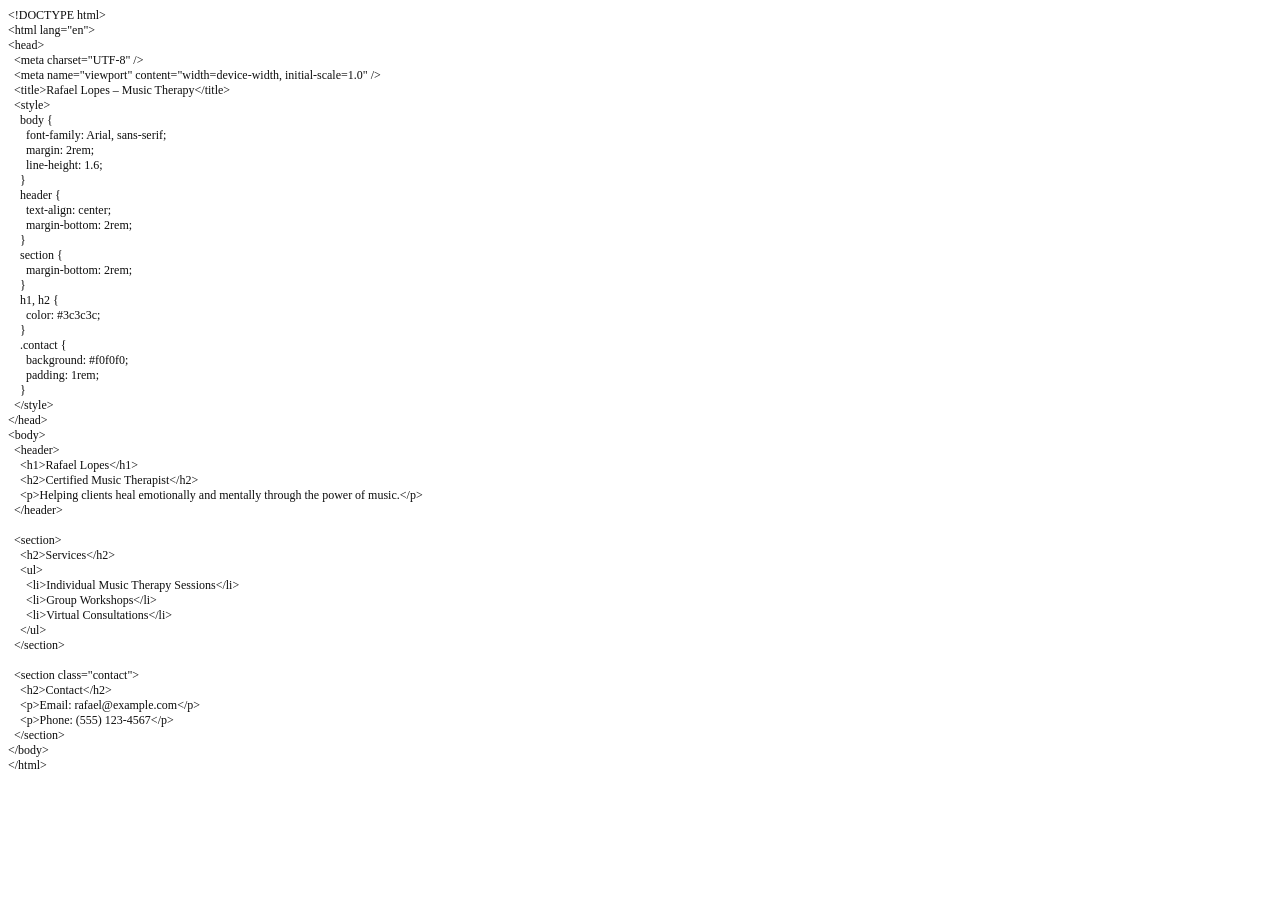
==== index.html @ 3064d017 "Update index.html" ====
<!DOCTYPE html PUBLIC "-//W3C//DTD HTML 4.01//EN" "http://www.w3.org/TR/html4/strict.dtd">
<html>
<head>
  <meta http-equiv="Content-Type" content="text/html; charset=utf-8">
  <meta http-equiv="Content-Style-Type" content="text/css">
  <title></title>
  <meta name="Generator" content="Cocoa HTML Writer">
  <meta name="CocoaVersion" content="2575.6">
  <style type="text/css">
    p.p1 {margin: 0.0px 0.0px 0.0px 0.0px; font: 12.0px '.AppleSystemUIFontMonospaced'; color: #0e0e0e}
    p.p2 {margin: 0.0px 0.0px 0.0px 0.0px; font: 12.0px '.AppleSystemUIFontMonospaced'; color: #0e0e0e; min-height: 15.0px}
  </style>
</head>
<body>
<p class="p1">&lt;!DOCTYPE html&gt;</p>
<p class="p1">&lt;html lang="en"&gt;</p>
<p class="p1">&lt;head&gt;</p>
<p class="p1"><span class="Apple-converted-space">  </span>&lt;meta charset="UTF-8" /&gt;</p>
<p class="p1"><span class="Apple-converted-space">  </span>&lt;meta name="viewport" content="width=device-width, initial-scale=1.0" /&gt;</p>
<p class="p1"><span class="Apple-converted-space">  </span>&lt;title&gt;Rafael Lopes – Music Therapy&lt;/title&gt;</p>
<p class="p1"><span class="Apple-converted-space">  </span>&lt;style&gt;</p>
<p class="p1"><span class="Apple-converted-space">    </span>body {</p>
<p class="p1"><span class="Apple-converted-space">      </span>font-family: Arial, sans-serif;</p>
<p class="p1"><span class="Apple-converted-space">      </span>margin: 2rem;</p>
<p class="p1"><span class="Apple-converted-space">      </span>line-height: 1.6;</p>
<p class="p1"><span class="Apple-converted-space">    </span>}</p>
<p class="p1"><span class="Apple-converted-space">    </span>header {</p>
<p class="p1"><span class="Apple-converted-space">      </span>text-align: center;</p>
<p class="p1"><span class="Apple-converted-space">      </span>margin-bottom: 2rem;</p>
<p class="p1"><span class="Apple-converted-space">    </span>}</p>
<p class="p1"><span class="Apple-converted-space">    </span>section {</p>
<p class="p1"><span class="Apple-converted-space">      </span>margin-bottom: 2rem;</p>
<p class="p1"><span class="Apple-converted-space">    </span>}</p>
<p class="p1"><span class="Apple-converted-space">    </span>h1, h2 {</p>
<p class="p1"><span class="Apple-converted-space">      </span>color: #3c3c3c;</p>
<p class="p1"><span class="Apple-converted-space">    </span>}</p>
<p class="p1"><span class="Apple-converted-space">    </span>.contact {</p>
<p class="p1"><span class="Apple-converted-space">      </span>background: #f0f0f0;</p>
<p class="p1"><span class="Apple-converted-space">      </span>padding: 1rem;</p>
<p class="p1"><span class="Apple-converted-space">    </span>}</p>
<p class="p1"><span class="Apple-converted-space">  </span>&lt;/style&gt;</p>
<p class="p1">&lt;/head&gt;</p>
<p class="p1">&lt;body&gt;</p>
<p class="p1"><span class="Apple-converted-space">  </span>&lt;header&gt;</p>
<p class="p1"><span class="Apple-converted-space">    </span>&lt;h1&gt;Rafael Lopes&lt;/h1&gt;</p>
<p class="p1"><span class="Apple-converted-space">    </span>&lt;h2&gt;Certified Music Therapist&lt;/h2&gt;</p>
<p class="p1"><span class="Apple-converted-space">    </span>&lt;p&gt;Helping clients heal emotionally and mentally through the power of music.&lt;/p&gt;</p>
<p class="p1"><span class="Apple-converted-space">  </span>&lt;/header&gt;</p>
<p class="p2"><br></p>
<p class="p1"><span class="Apple-converted-space">  </span>&lt;section&gt;</p>
<p class="p1"><span class="Apple-converted-space">    </span>&lt;h2&gt;Services&lt;/h2&gt;</p>
<p class="p1"><span class="Apple-converted-space">    </span>&lt;ul&gt;</p>
<p class="p1"><span class="Apple-converted-space">      </span>&lt;li&gt;Individual Music Therapy Sessions&lt;/li&gt;</p>
<p class="p1"><span class="Apple-converted-space">      </span>&lt;li&gt;Group Workshops&lt;/li&gt;</p>
<p class="p1"><span class="Apple-converted-space">      </span>&lt;li&gt;Virtual Consultations&lt;/li&gt;</p>
<p class="p1"><span class="Apple-converted-space">    </span>&lt;/ul&gt;</p>
<p class="p1"><span class="Apple-converted-space">  </span>&lt;/section&gt;</p>
<p class="p2"><br></p>
<p class="p1"><span class="Apple-converted-space">  </span>&lt;section class="contact"&gt;</p>
<p class="p1"><span class="Apple-converted-space">    </span>&lt;h2&gt;Contact&lt;/h2&gt;</p>
<p class="p1"><span class="Apple-converted-space">    </span>&lt;p&gt;Email: rafael@example.com&lt;/p&gt;</p>
<p class="p1"><span class="Apple-converted-space">    </span>&lt;p&gt;Phone: (555) 123-4567&lt;/p&gt;</p>
<p class="p1"><span class="Apple-converted-space">  </span>&lt;/section&gt;</p>
<p class="p1">&lt;/body&gt;</p>
<p class="p1">&lt;/html&gt;</p>
</body>
</html>
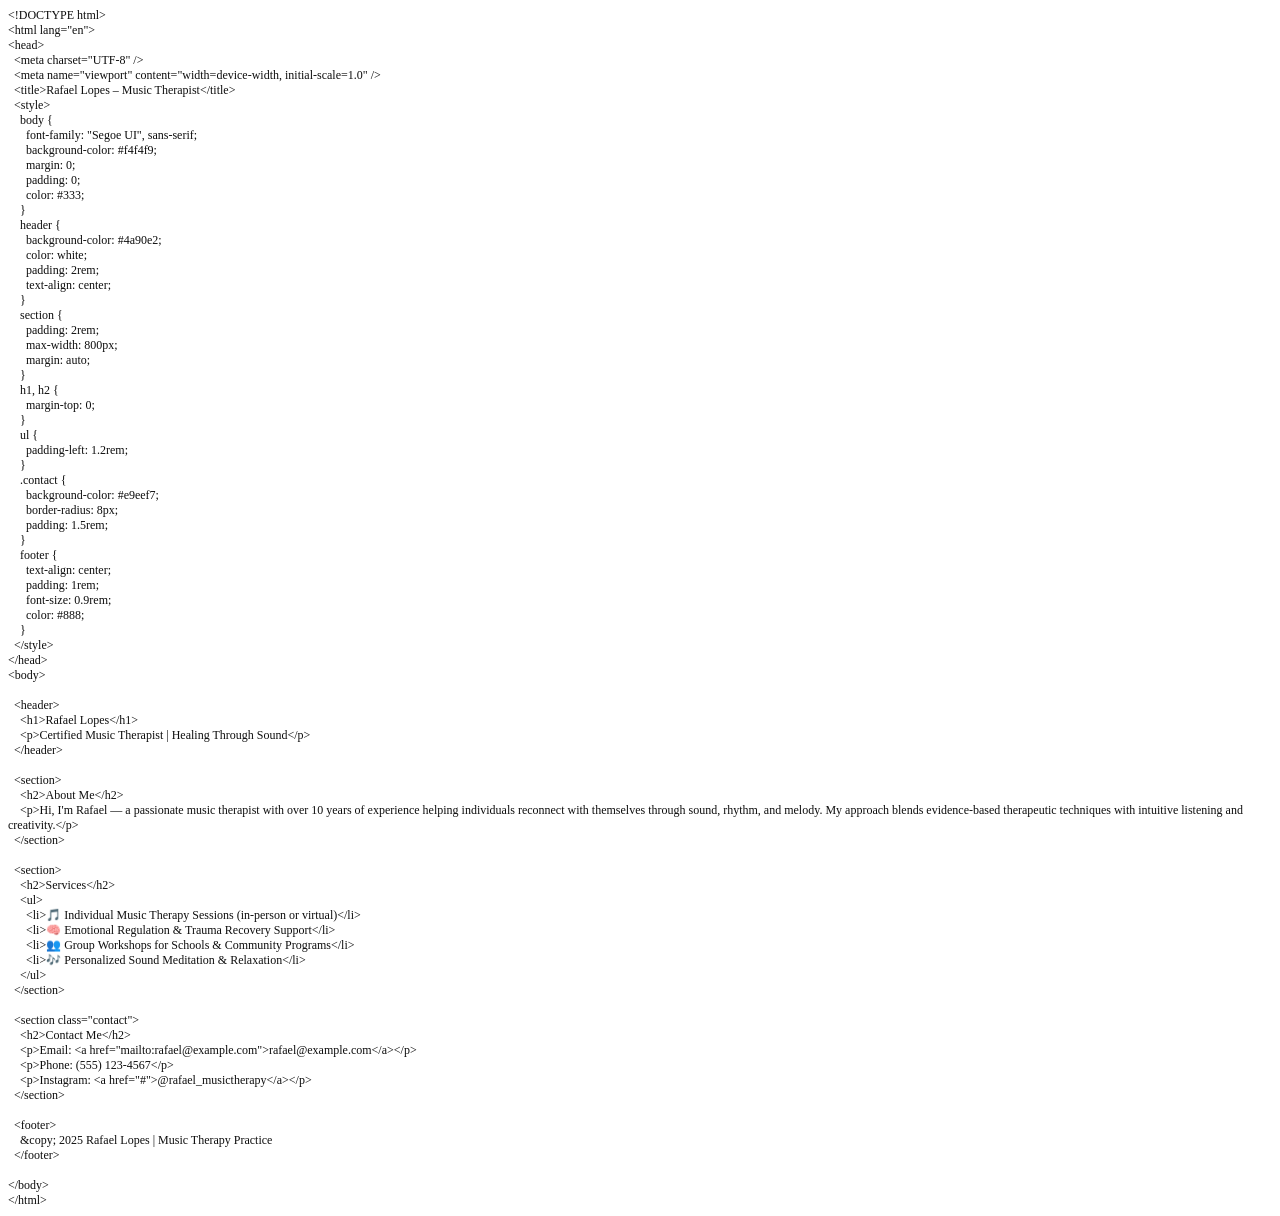
==== commit 13e29001: "Update index.html" ====
--- a/index.html
+++ b/index.html
@@ -17,50 +17,78 @@
 <p class="p1">&lt;head&gt;</p>
 <p class="p1"><span class="Apple-converted-space">  </span>&lt;meta charset="UTF-8" /&gt;</p>
 <p class="p1"><span class="Apple-converted-space">  </span>&lt;meta name="viewport" content="width=device-width, initial-scale=1.0" /&gt;</p>
-<p class="p1"><span class="Apple-converted-space">  </span>&lt;title&gt;Rafael Lopes – Music Therapy&lt;/title&gt;</p>
+<p class="p1"><span class="Apple-converted-space">  </span>&lt;title&gt;Rafael Lopes – Music Therapist&lt;/title&gt;</p>
 <p class="p1"><span class="Apple-converted-space">  </span>&lt;style&gt;</p>
 <p class="p1"><span class="Apple-converted-space">    </span>body {</p>
-<p class="p1"><span class="Apple-converted-space">      </span>font-family: Arial, sans-serif;</p>
-<p class="p1"><span class="Apple-converted-space">      </span>margin: 2rem;</p>
-<p class="p1"><span class="Apple-converted-space">      </span>line-height: 1.6;</p>
+<p class="p1"><span class="Apple-converted-space">      </span>font-family: "Segoe UI", sans-serif;</p>
+<p class="p1"><span class="Apple-converted-space">      </span>background-color: #f4f4f9;</p>
+<p class="p1"><span class="Apple-converted-space">      </span>margin: 0;</p>
+<p class="p1"><span class="Apple-converted-space">      </span>padding: 0;</p>
+<p class="p1"><span class="Apple-converted-space">      </span>color: #333;</p>
 <p class="p1"><span class="Apple-converted-space">    </span>}</p>
 <p class="p1"><span class="Apple-converted-space">    </span>header {</p>
+<p class="p1"><span class="Apple-converted-space">      </span>background-color: #4a90e2;</p>
+<p class="p1"><span class="Apple-converted-space">      </span>color: white;</p>
+<p class="p1"><span class="Apple-converted-space">      </span>padding: 2rem;</p>
 <p class="p1"><span class="Apple-converted-space">      </span>text-align: center;</p>
-<p class="p1"><span class="Apple-converted-space">      </span>margin-bottom: 2rem;</p>
 <p class="p1"><span class="Apple-converted-space">    </span>}</p>
 <p class="p1"><span class="Apple-converted-space">    </span>section {</p>
-<p class="p1"><span class="Apple-converted-space">      </span>margin-bottom: 2rem;</p>
+<p class="p1"><span class="Apple-converted-space">      </span>padding: 2rem;</p>
+<p class="p1"><span class="Apple-converted-space">      </span>max-width: 800px;</p>
+<p class="p1"><span class="Apple-converted-space">      </span>margin: auto;</p>
 <p class="p1"><span class="Apple-converted-space">    </span>}</p>
 <p class="p1"><span class="Apple-converted-space">    </span>h1, h2 {</p>
-<p class="p1"><span class="Apple-converted-space">      </span>color: #3c3c3c;</p>
+<p class="p1"><span class="Apple-converted-space">      </span>margin-top: 0;</p>
+<p class="p1"><span class="Apple-converted-space">    </span>}</p>
+<p class="p1"><span class="Apple-converted-space">    </span>ul {</p>
+<p class="p1"><span class="Apple-converted-space">      </span>padding-left: 1.2rem;</p>
 <p class="p1"><span class="Apple-converted-space">    </span>}</p>
 <p class="p1"><span class="Apple-converted-space">    </span>.contact {</p>
-<p class="p1"><span class="Apple-converted-space">      </span>background: #f0f0f0;</p>
+<p class="p1"><span class="Apple-converted-space">      </span>background-color: #e9eef7;</p>
+<p class="p1"><span class="Apple-converted-space">      </span>border-radius: 8px;</p>
+<p class="p1"><span class="Apple-converted-space">      </span>padding: 1.5rem;</p>
+<p class="p1"><span class="Apple-converted-space">    </span>}</p>
+<p class="p1"><span class="Apple-converted-space">    </span>footer {</p>
+<p class="p1"><span class="Apple-converted-space">      </span>text-align: center;</p>
 <p class="p1"><span class="Apple-converted-space">      </span>padding: 1rem;</p>
+<p class="p1"><span class="Apple-converted-space">      </span>font-size: 0.9rem;</p>
+<p class="p1"><span class="Apple-converted-space">      </span>color: #888;</p>
 <p class="p1"><span class="Apple-converted-space">    </span>}</p>
 <p class="p1"><span class="Apple-converted-space">  </span>&lt;/style&gt;</p>
 <p class="p1">&lt;/head&gt;</p>
 <p class="p1">&lt;body&gt;</p>
+<p class="p2"><br></p>
 <p class="p1"><span class="Apple-converted-space">  </span>&lt;header&gt;</p>
 <p class="p1"><span class="Apple-converted-space">    </span>&lt;h1&gt;Rafael Lopes&lt;/h1&gt;</p>
-<p class="p1"><span class="Apple-converted-space">    </span>&lt;h2&gt;Certified Music Therapist&lt;/h2&gt;</p>
-<p class="p1"><span class="Apple-converted-space">    </span>&lt;p&gt;Helping clients heal emotionally and mentally through the power of music.&lt;/p&gt;</p>
+<p class="p1"><span class="Apple-converted-space">    </span>&lt;p&gt;Certified Music Therapist | Healing Through Sound&lt;/p&gt;</p>
 <p class="p1"><span class="Apple-converted-space">  </span>&lt;/header&gt;</p>
+<p class="p2"><br></p>
+<p class="p1"><span class="Apple-converted-space">  </span>&lt;section&gt;</p>
+<p class="p1"><span class="Apple-converted-space">    </span>&lt;h2&gt;About Me&lt;/h2&gt;</p>
+<p class="p1"><span class="Apple-converted-space">    </span>&lt;p&gt;Hi, I'm Rafael — a passionate music therapist with over 10 years of experience helping individuals reconnect with themselves through sound, rhythm, and melody. My approach blends evidence-based therapeutic techniques with intuitive listening and creativity.&lt;/p&gt;</p>
+<p class="p1"><span class="Apple-converted-space">  </span>&lt;/section&gt;</p>
 <p class="p2"><br></p>
 <p class="p1"><span class="Apple-converted-space">  </span>&lt;section&gt;</p>
 <p class="p1"><span class="Apple-converted-space">    </span>&lt;h2&gt;Services&lt;/h2&gt;</p>
 <p class="p1"><span class="Apple-converted-space">    </span>&lt;ul&gt;</p>
-<p class="p1"><span class="Apple-converted-space">      </span>&lt;li&gt;Individual Music Therapy Sessions&lt;/li&gt;</p>
-<p class="p1"><span class="Apple-converted-space">      </span>&lt;li&gt;Group Workshops&lt;/li&gt;</p>
-<p class="p1"><span class="Apple-converted-space">      </span>&lt;li&gt;Virtual Consultations&lt;/li&gt;</p>
+<p class="p1"><span class="Apple-converted-space">      </span>&lt;li&gt;🎵 Individual Music Therapy Sessions (in-person or virtual)&lt;/li&gt;</p>
+<p class="p1"><span class="Apple-converted-space">      </span>&lt;li&gt;🧠 Emotional Regulation &amp; Trauma Recovery Support&lt;/li&gt;</p>
+<p class="p1"><span class="Apple-converted-space">      </span>&lt;li&gt;👥 Group Workshops for Schools &amp; Community Programs&lt;/li&gt;</p>
+<p class="p1"><span class="Apple-converted-space">      </span>&lt;li&gt;🎶 Personalized Sound Meditation &amp; Relaxation&lt;/li&gt;</p>
 <p class="p1"><span class="Apple-converted-space">    </span>&lt;/ul&gt;</p>
 <p class="p1"><span class="Apple-converted-space">  </span>&lt;/section&gt;</p>
 <p class="p2"><br></p>
 <p class="p1"><span class="Apple-converted-space">  </span>&lt;section class="contact"&gt;</p>
-<p class="p1"><span class="Apple-converted-space">    </span>&lt;h2&gt;Contact&lt;/h2&gt;</p>
-<p class="p1"><span class="Apple-converted-space">    </span>&lt;p&gt;Email: rafael@example.com&lt;/p&gt;</p>
+<p class="p1"><span class="Apple-converted-space">    </span>&lt;h2&gt;Contact Me&lt;/h2&gt;</p>
+<p class="p1"><span class="Apple-converted-space">    </span>&lt;p&gt;Email: &lt;a href="mailto:rafael@example.com"&gt;rafael@example.com&lt;/a&gt;&lt;/p&gt;</p>
 <p class="p1"><span class="Apple-converted-space">    </span>&lt;p&gt;Phone: (555) 123-4567&lt;/p&gt;</p>
+<p class="p1"><span class="Apple-converted-space">    </span>&lt;p&gt;Instagram: &lt;a href="#"&gt;@rafael_musictherapy&lt;/a&gt;&lt;/p&gt;</p>
 <p class="p1"><span class="Apple-converted-space">  </span>&lt;/section&gt;</p>
+<p class="p2"><br></p>
+<p class="p1"><span class="Apple-converted-space">  </span>&lt;footer&gt;</p>
+<p class="p1"><span class="Apple-converted-space">    </span>&amp;copy; 2025 Rafael Lopes | Music Therapy Practice</p>
+<p class="p1"><span class="Apple-converted-space">  </span>&lt;/footer&gt;</p>
+<p class="p2"><br></p>
 <p class="p1">&lt;/body&gt;</p>
 <p class="p1">&lt;/html&gt;</p>
 </body>
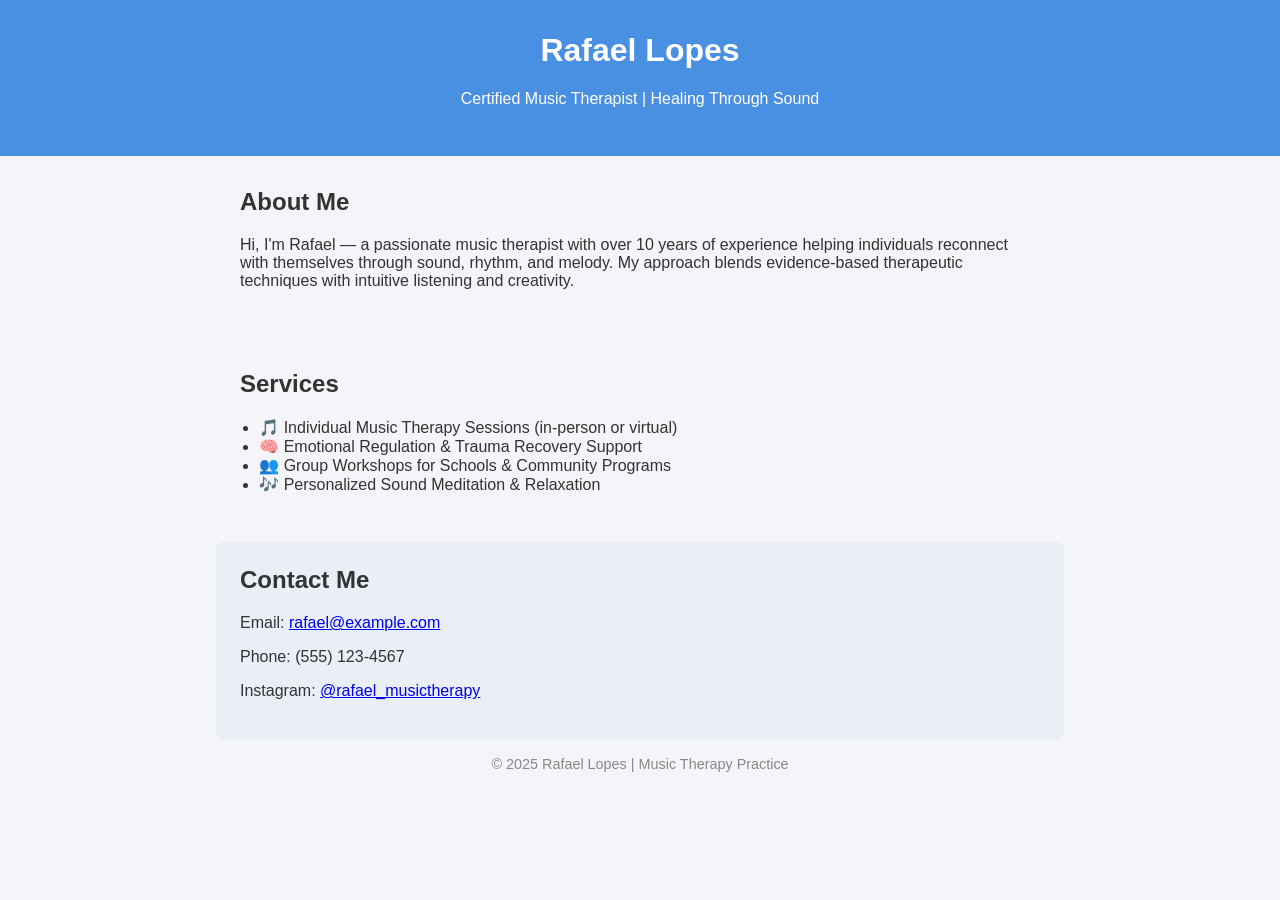
==== commit 2ef5c254: "Update index.html" ====
--- a/index.html
+++ b/index.html
@@ -1,95 +1,79 @@
-<!DOCTYPE html PUBLIC "-//W3C//DTD HTML 4.01//EN" "http://www.w3.org/TR/html4/strict.dtd">
-<html>
+<!DOCTYPE html>
+<html lang="en">
 <head>
-  <meta http-equiv="Content-Type" content="text/html; charset=utf-8">
-  <meta http-equiv="Content-Style-Type" content="text/css">
-  <title></title>
-  <meta name="Generator" content="Cocoa HTML Writer">
-  <meta name="CocoaVersion" content="2575.6">
-  <style type="text/css">
-    p.p1 {margin: 0.0px 0.0px 0.0px 0.0px; font: 12.0px '.AppleSystemUIFontMonospaced'; color: #0e0e0e}
-    p.p2 {margin: 0.0px 0.0px 0.0px 0.0px; font: 12.0px '.AppleSystemUIFontMonospaced'; color: #0e0e0e; min-height: 15.0px}
+  <meta charset="UTF-8" />
+  <meta name="viewport" content="width=device-width, initial-scale=1.0" />
+  <title>Rafael Lopes – Music Therapist</title>
+  <style>
+    body {
+      font-family: "Segoe UI", sans-serif;
+      background-color: #f4f4f9;
+      margin: 0;
+      padding: 0;
+      color: #333;
+    }
+    header {
+      background-color: #4a90e2;
+      color: white;
+      padding: 2rem;
+      text-align: center;
+    }
+    section {
+      padding: 2rem;
+      max-width: 800px;
+      margin: auto;
+    }
+    h1, h2 {
+      margin-top: 0;
+    }
+    ul {
+      padding-left: 1.2rem;
+    }
+    .contact {
+      background-color: #e9eef7;
+      border-radius: 8px;
+      padding: 1.5rem;
+    }
+    footer {
+      text-align: center;
+      padding: 1rem;
+      font-size: 0.9rem;
+      color: #888;
+    }
   </style>
 </head>
 <body>
-<p class="p1">&lt;!DOCTYPE html&gt;</p>
-<p class="p1">&lt;html lang="en"&gt;</p>
-<p class="p1">&lt;head&gt;</p>
-<p class="p1"><span class="Apple-converted-space">  </span>&lt;meta charset="UTF-8" /&gt;</p>
-<p class="p1"><span class="Apple-converted-space">  </span>&lt;meta name="viewport" content="width=device-width, initial-scale=1.0" /&gt;</p>
-<p class="p1"><span class="Apple-converted-space">  </span>&lt;title&gt;Rafael Lopes – Music Therapist&lt;/title&gt;</p>
-<p class="p1"><span class="Apple-converted-space">  </span>&lt;style&gt;</p>
-<p class="p1"><span class="Apple-converted-space">    </span>body {</p>
-<p class="p1"><span class="Apple-converted-space">      </span>font-family: "Segoe UI", sans-serif;</p>
-<p class="p1"><span class="Apple-converted-space">      </span>background-color: #f4f4f9;</p>
-<p class="p1"><span class="Apple-converted-space">      </span>margin: 0;</p>
-<p class="p1"><span class="Apple-converted-space">      </span>padding: 0;</p>
-<p class="p1"><span class="Apple-converted-space">      </span>color: #333;</p>
-<p class="p1"><span class="Apple-converted-space">    </span>}</p>
-<p class="p1"><span class="Apple-converted-space">    </span>header {</p>
-<p class="p1"><span class="Apple-converted-space">      </span>background-color: #4a90e2;</p>
-<p class="p1"><span class="Apple-converted-space">      </span>color: white;</p>
-<p class="p1"><span class="Apple-converted-space">      </span>padding: 2rem;</p>
-<p class="p1"><span class="Apple-converted-space">      </span>text-align: center;</p>
-<p class="p1"><span class="Apple-converted-space">    </span>}</p>
-<p class="p1"><span class="Apple-converted-space">    </span>section {</p>
-<p class="p1"><span class="Apple-converted-space">      </span>padding: 2rem;</p>
-<p class="p1"><span class="Apple-converted-space">      </span>max-width: 800px;</p>
-<p class="p1"><span class="Apple-converted-space">      </span>margin: auto;</p>
-<p class="p1"><span class="Apple-converted-space">    </span>}</p>
-<p class="p1"><span class="Apple-converted-space">    </span>h1, h2 {</p>
-<p class="p1"><span class="Apple-converted-space">      </span>margin-top: 0;</p>
-<p class="p1"><span class="Apple-converted-space">    </span>}</p>
-<p class="p1"><span class="Apple-converted-space">    </span>ul {</p>
-<p class="p1"><span class="Apple-converted-space">      </span>padding-left: 1.2rem;</p>
-<p class="p1"><span class="Apple-converted-space">    </span>}</p>
-<p class="p1"><span class="Apple-converted-space">    </span>.contact {</p>
-<p class="p1"><span class="Apple-converted-space">      </span>background-color: #e9eef7;</p>
-<p class="p1"><span class="Apple-converted-space">      </span>border-radius: 8px;</p>
-<p class="p1"><span class="Apple-converted-space">      </span>padding: 1.5rem;</p>
-<p class="p1"><span class="Apple-converted-space">    </span>}</p>
-<p class="p1"><span class="Apple-converted-space">    </span>footer {</p>
-<p class="p1"><span class="Apple-converted-space">      </span>text-align: center;</p>
-<p class="p1"><span class="Apple-converted-space">      </span>padding: 1rem;</p>
-<p class="p1"><span class="Apple-converted-space">      </span>font-size: 0.9rem;</p>
-<p class="p1"><span class="Apple-converted-space">      </span>color: #888;</p>
-<p class="p1"><span class="Apple-converted-space">    </span>}</p>
-<p class="p1"><span class="Apple-converted-space">  </span>&lt;/style&gt;</p>
-<p class="p1">&lt;/head&gt;</p>
-<p class="p1">&lt;body&gt;</p>
-<p class="p2"><br></p>
-<p class="p1"><span class="Apple-converted-space">  </span>&lt;header&gt;</p>
-<p class="p1"><span class="Apple-converted-space">    </span>&lt;h1&gt;Rafael Lopes&lt;/h1&gt;</p>
-<p class="p1"><span class="Apple-converted-space">    </span>&lt;p&gt;Certified Music Therapist | Healing Through Sound&lt;/p&gt;</p>
-<p class="p1"><span class="Apple-converted-space">  </span>&lt;/header&gt;</p>
-<p class="p2"><br></p>
-<p class="p1"><span class="Apple-converted-space">  </span>&lt;section&gt;</p>
-<p class="p1"><span class="Apple-converted-space">    </span>&lt;h2&gt;About Me&lt;/h2&gt;</p>
-<p class="p1"><span class="Apple-converted-space">    </span>&lt;p&gt;Hi, I'm Rafael — a passionate music therapist with over 10 years of experience helping individuals reconnect with themselves through sound, rhythm, and melody. My approach blends evidence-based therapeutic techniques with intuitive listening and creativity.&lt;/p&gt;</p>
-<p class="p1"><span class="Apple-converted-space">  </span>&lt;/section&gt;</p>
-<p class="p2"><br></p>
-<p class="p1"><span class="Apple-converted-space">  </span>&lt;section&gt;</p>
-<p class="p1"><span class="Apple-converted-space">    </span>&lt;h2&gt;Services&lt;/h2&gt;</p>
-<p class="p1"><span class="Apple-converted-space">    </span>&lt;ul&gt;</p>
-<p class="p1"><span class="Apple-converted-space">      </span>&lt;li&gt;🎵 Individual Music Therapy Sessions (in-person or virtual)&lt;/li&gt;</p>
-<p class="p1"><span class="Apple-converted-space">      </span>&lt;li&gt;🧠 Emotional Regulation &amp; Trauma Recovery Support&lt;/li&gt;</p>
-<p class="p1"><span class="Apple-converted-space">      </span>&lt;li&gt;👥 Group Workshops for Schools &amp; Community Programs&lt;/li&gt;</p>
-<p class="p1"><span class="Apple-converted-space">      </span>&lt;li&gt;🎶 Personalized Sound Meditation &amp; Relaxation&lt;/li&gt;</p>
-<p class="p1"><span class="Apple-converted-space">    </span>&lt;/ul&gt;</p>
-<p class="p1"><span class="Apple-converted-space">  </span>&lt;/section&gt;</p>
-<p class="p2"><br></p>
-<p class="p1"><span class="Apple-converted-space">  </span>&lt;section class="contact"&gt;</p>
-<p class="p1"><span class="Apple-converted-space">    </span>&lt;h2&gt;Contact Me&lt;/h2&gt;</p>
-<p class="p1"><span class="Apple-converted-space">    </span>&lt;p&gt;Email: &lt;a href="mailto:rafael@example.com"&gt;rafael@example.com&lt;/a&gt;&lt;/p&gt;</p>
-<p class="p1"><span class="Apple-converted-space">    </span>&lt;p&gt;Phone: (555) 123-4567&lt;/p&gt;</p>
-<p class="p1"><span class="Apple-converted-space">    </span>&lt;p&gt;Instagram: &lt;a href="#"&gt;@rafael_musictherapy&lt;/a&gt;&lt;/p&gt;</p>
-<p class="p1"><span class="Apple-converted-space">  </span>&lt;/section&gt;</p>
-<p class="p2"><br></p>
-<p class="p1"><span class="Apple-converted-space">  </span>&lt;footer&gt;</p>
-<p class="p1"><span class="Apple-converted-space">    </span>&amp;copy; 2025 Rafael Lopes | Music Therapy Practice</p>
-<p class="p1"><span class="Apple-converted-space">  </span>&lt;/footer&gt;</p>
-<p class="p2"><br></p>
-<p class="p1">&lt;/body&gt;</p>
-<p class="p1">&lt;/html&gt;</p>
+
+  <header>
+    <h1>Rafael Lopes</h1>
+    <p>Certified Music Therapist | Healing Through Sound</p>
+  </header>
+
+  <section>
+    <h2>About Me</h2>
+    <p>Hi, I'm Rafael — a passionate music therapist with over 10 years of experience helping individuals reconnect with themselves through sound, rhythm, and melody. My approach blends evidence-based therapeutic techniques with intuitive listening and creativity.</p>
+  </section>
+
+  <section>
+    <h2>Services</h2>
+    <ul>
+      <li>🎵 Individual Music Therapy Sessions (in-person or virtual)</li>
+      <li>🧠 Emotional Regulation & Trauma Recovery Support</li>
+      <li>👥 Group Workshops for Schools & Community Programs</li>
+      <li>🎶 Personalized Sound Meditation & Relaxation</li>
+    </ul>
+  </section>
+
+  <section class="contact">
+    <h2>Contact Me</h2>
+    <p>Email: <a href="mailto:rafael@example.com">rafael@example.com</a></p>
+    <p>Phone: (555) 123-4567</p>
+    <p>Instagram: <a href="#">@rafael_musictherapy</a></p>
+  </section>
+
+  <footer>
+    &copy; 2025 Rafael Lopes | Music Therapy Practice
+  </footer>
+
 </body>
-</html>
+</html>
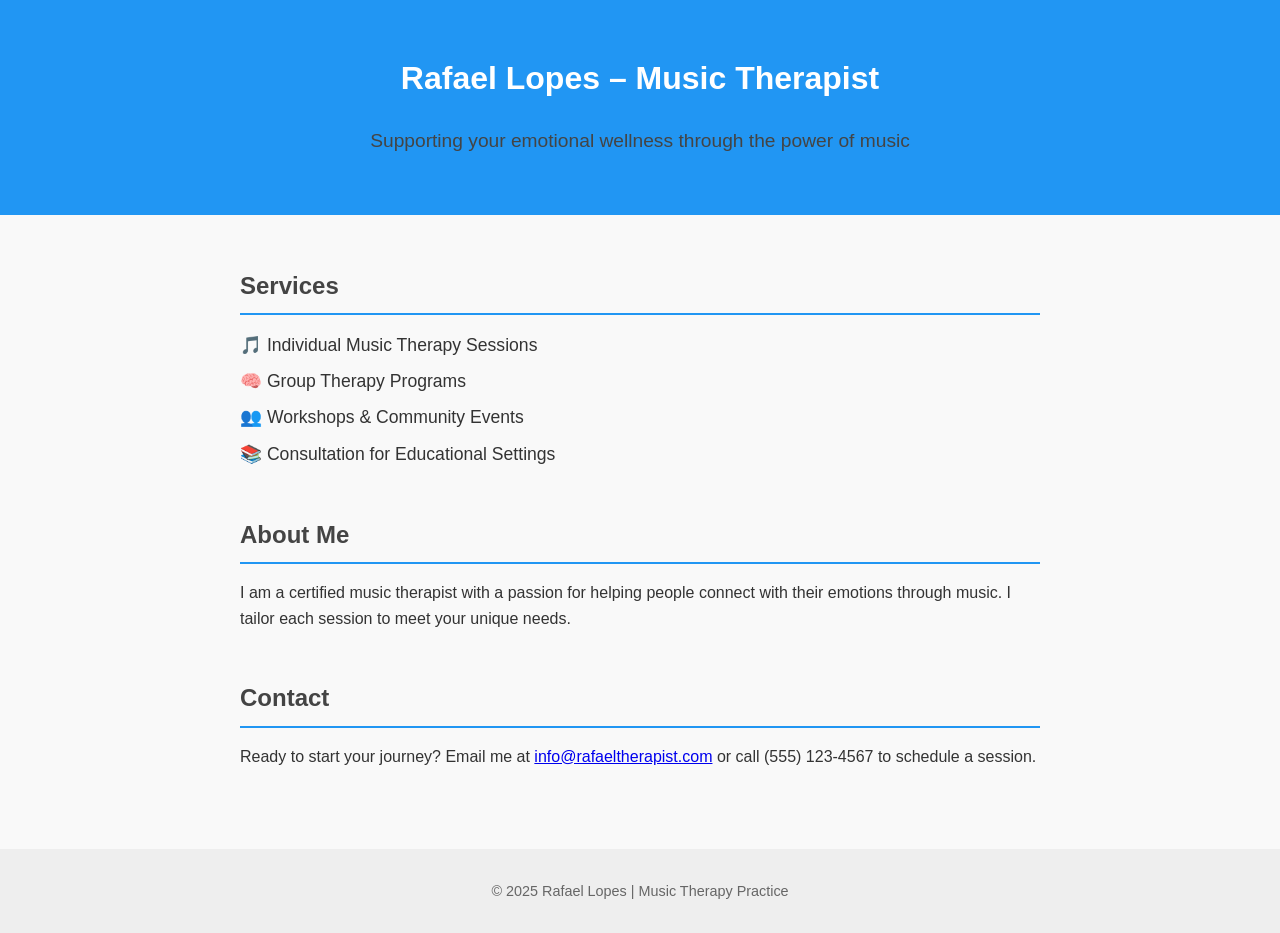
==== commit b7910603: "Type something like Add redesigned HTML and CSS layout. Type something like Add redesigned HTML and " ====
--- a/index.html
+++ b/index.html
@@ -1,79 +1,47 @@
 <!DOCTYPE html>
 <html lang="en">
-<head>
-  <meta charset="UTF-8" />
-  <meta name="viewport" content="width=device-width, initial-scale=1.0" />
-  <title>Rafael Lopes – Music Therapist</title>
-  <style>
-    body {
-      font-family: "Segoe UI", sans-serif;
-      background-color: #f4f4f9;
-      margin: 0;
-      padding: 0;
-      color: #333;
-    }
-    header {
-      background-color: #4a90e2;
-      color: white;
-      padding: 2rem;
-      text-align: center;
-    }
-    section {
-      padding: 2rem;
-      max-width: 800px;
-      margin: auto;
-    }
-    h1, h2 {
-      margin-top: 0;
-    }
-    ul {
-      padding-left: 1.2rem;
-    }
-    .contact {
-      background-color: #e9eef7;
-      border-radius: 8px;
-      padding: 1.5rem;
-    }
-    footer {
-      text-align: center;
-      padding: 1rem;
-      font-size: 0.9rem;
-      color: #888;
-    }
-  </style>
-</head>
-<body>
+  <head>
+    <meta charset="UTF-8" />
+    <meta name="viewport" content="width=device-width, initial-scale=1.0" />
+    <title>Rafael Lopes – Music Therapist</title>
+    <link rel="stylesheet" href="style.css" />
+  </head>
+  <body>
+    <header>
+      <h1>Rafael Lopes – Music Therapist</h1>
+      <h2 class="tagline">Supporting your emotional wellness through the power of music</h2>
+    </header>
 
-  <header>
-    <h1>Rafael Lopes</h1>
-    <p>Certified Music Therapist | Healing Through Sound</p>
-  </header>
+    <main>
+      <section id="services">
+        <h2>Services</h2>
+        <ul>
+          <li>🎵 Individual Music Therapy Sessions</li>
+          <li>🧠 Group Therapy Programs</li>
+          <li>👥 Workshops & Community Events</li>
+          <li>📚 Consultation for Educational Settings</li>
+        </ul>
+      </section>
 
-  <section>
-    <h2>About Me</h2>
-    <p>Hi, I'm Rafael — a passionate music therapist with over 10 years of experience helping individuals reconnect with themselves through sound, rhythm, and melody. My approach blends evidence-based therapeutic techniques with intuitive listening and creativity.</p>
-  </section>
+      <section id="about">
+        <h2>About Me</h2>
+        <p>
+          I am a certified music therapist with a passion for helping people connect with their emotions through music.
+          I tailor each session to meet your unique needs.
+        </p>
+      </section>
 
-  <section>
-    <h2>Services</h2>
-    <ul>
-      <li>🎵 Individual Music Therapy Sessions (in-person or virtual)</li>
-      <li>🧠 Emotional Regulation & Trauma Recovery Support</li>
-      <li>👥 Group Workshops for Schools & Community Programs</li>
-      <li>🎶 Personalized Sound Meditation & Relaxation</li>
-    </ul>
-  </section>
+      <section id="contact">
+        <h2>Contact</h2>
+        <p>
+          Ready to start your journey? Email me at
+          <a href="mailto:info@rafaeltherapist.com">info@rafaeltherapist.com</a> or call (555) 123-4567 to schedule a session.
+        </p>
+      </section>
+    </main>
 
-  <section class="contact">
-    <h2>Contact Me</h2>
-    <p>Email: <a href="mailto:rafael@example.com">rafael@example.com</a></p>
-    <p>Phone: (555) 123-4567</p>
-    <p>Instagram: <a href="#">@rafael_musictherapy</a></p>
-  </section>
-
-  <footer>
-    &copy; 2025 Rafael Lopes | Music Therapy Practice
-  </footer>
-
-</body>
+    <footer>
+      <p>© 2025 Rafael Lopes | Music Therapy Practice</p>
+    </footer>
+  </body>
 </html>
--- a/style.css
+++ b/style.css
@@ -0,0 +1,56 @@
+body {
+  font-family: 'Helvetica Neue', Arial, sans-serif;
+  line-height: 1.6;
+  margin: 0;
+  padding: 0;
+  background: #f9f9f9;
+  color: #333;
+}
+
+header {
+  background: #2196f3;
+  color: white;
+  padding: 2rem;
+  text-align: center;
+}
+
+header .tagline {
+  font-weight: 300;
+  font-size: 1.2rem;
+  margin-top: 0.5rem;
+}
+
+main {
+  padding: 2rem;
+  max-width: 800px;
+  margin: 0 auto;
+}
+
+h2 {
+  color: #444;
+  border-bottom: 2px solid #2196f3;
+  padding-bottom: 0.5rem;
+  margin-bottom: 1rem;
+}
+
+ul {
+  list-style-type: none;
+  padding: 0;
+}
+
+li {
+  margin-bottom: 0.5rem;
+  font-size: 1.1rem;
+}
+
+section {
+  margin-bottom: 3rem;
+}
+
+footer {
+  text-align: center;
+  padding: 1rem;
+  background: #eee;
+  font-size: 0.9rem;
+  color: #666;
+}
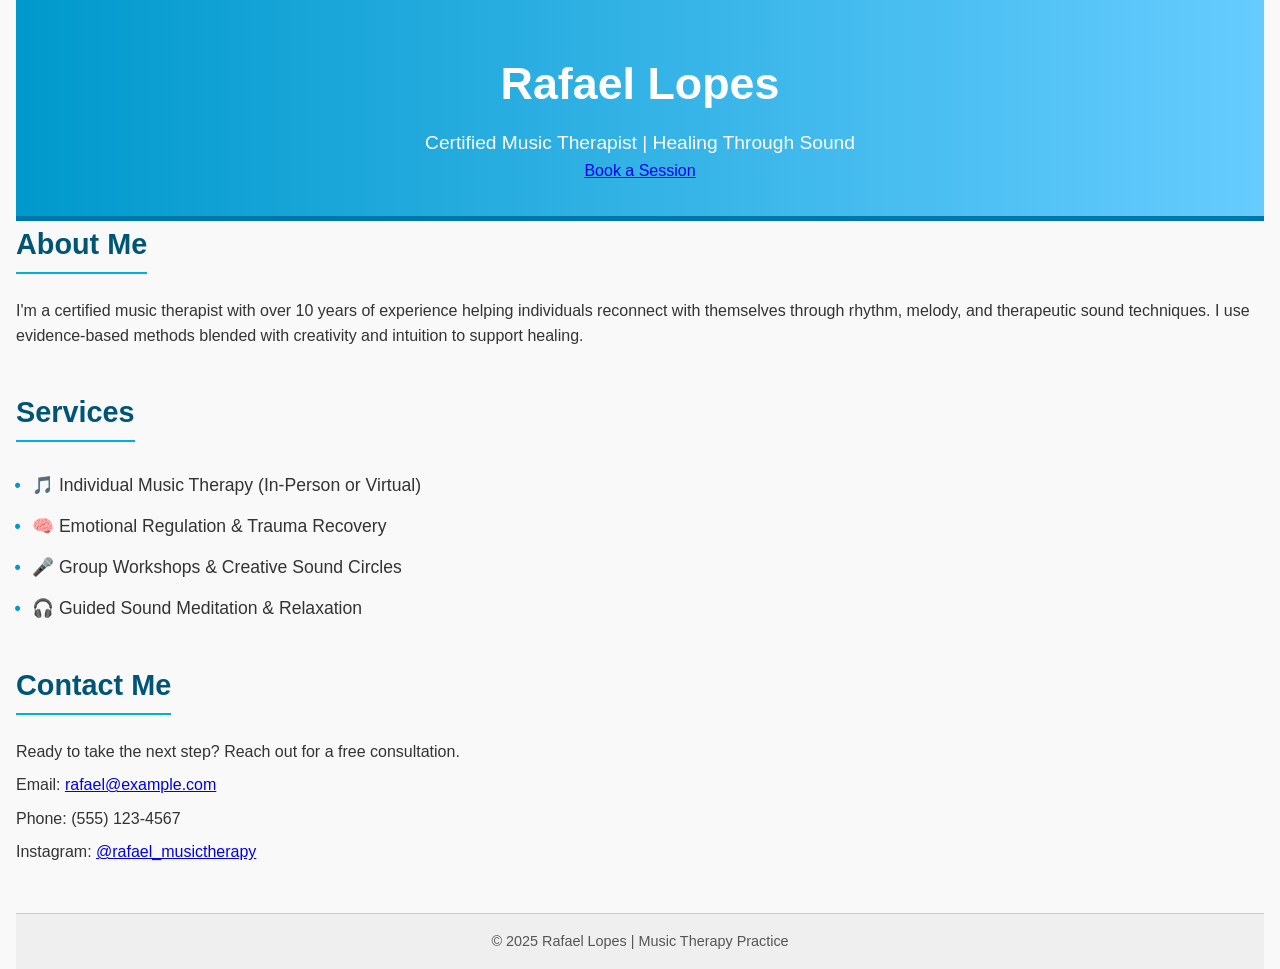
==== commit a29d3764: "Changes Changes" ====
--- a/index.html
+++ b/index.html
@@ -1,47 +1,52 @@
 <!DOCTYPE html>
 <html lang="en">
-  <head>
-    <meta charset="UTF-8" />
-    <meta name="viewport" content="width=device-width, initial-scale=1.0" />
-    <title>Rafael Lopes – Music Therapist</title>
-    <link rel="stylesheet" href="style.css" />
-  </head>
-  <body>
-    <header>
-      <h1>Rafael Lopes – Music Therapist</h1>
-      <h2 class="tagline">Supporting your emotional wellness through the power of music</h2>
-    </header>
+<head>
+  <meta charset="UTF-8" />
+  <meta name="viewport" content="width=device-width, initial-scale=1.0" />
+  <title>Rafael Lopes | Music Therapist</title>
+  <link rel="stylesheet" href="style.css" />
+  <link href="https://fonts.googleapis.com/css2?family=Quicksand:wght@400;600&display=swap" rel="stylesheet">
+</head>
+<body>
+  <header class="hero">
+    <div class="hero-content">
+      <h1>Rafael Lopes</h1>
+      <p>Certified Music Therapist | Healing Through Sound</p>
+      <a href="#contact" class="cta">Book a Session</a>
+    </div>
+  </header>
 
-    <main>
-      <section id="services">
-        <h2>Services</h2>
-        <ul>
-          <li>🎵 Individual Music Therapy Sessions</li>
-          <li>🧠 Group Therapy Programs</li>
-          <li>👥 Workshops & Community Events</li>
-          <li>📚 Consultation for Educational Settings</li>
-        </ul>
-      </section>
+  <section class="about">
+    <div class="container">
+      <h2>About Me</h2>
+      <p>I'm a certified music therapist with over 10 years of experience helping individuals reconnect with themselves through rhythm, melody, and therapeutic sound techniques. I use evidence-based methods blended with creativity and intuition to support healing.</p>
+    </div>
+  </section>
 
-      <section id="about">
-        <h2>About Me</h2>
-        <p>
-          I am a certified music therapist with a passion for helping people connect with their emotions through music.
-          I tailor each session to meet your unique needs.
-        </p>
-      </section>
+  <section class="services">
+    <div class="container">
+      <h2>Services</h2>
+      <ul>
+        <li>🎵 Individual Music Therapy (In-Person or Virtual)</li>
+        <li>🧠 Emotional Regulation & Trauma Recovery</li>
+        <li>🎤 Group Workshops & Creative Sound Circles</li>
+        <li>🎧 Guided Sound Meditation & Relaxation</li>
+      </ul>
+    </div>
+  </section>
 
-      <section id="contact">
-        <h2>Contact</h2>
-        <p>
-          Ready to start your journey? Email me at
-          <a href="mailto:info@rafaeltherapist.com">info@rafaeltherapist.com</a> or call (555) 123-4567 to schedule a session.
-        </p>
-      </section>
-    </main>
+  <section class="contact" id="contact">
+    <div class="container">
+      <h2>Contact Me</h2>
+      <p>Ready to take the next step? Reach out for a free consultation.</p>
+      <p>Email: <a href="mailto:rafael@example.com">rafael@example.com</a></p>
+      <p>Phone: (555) 123-4567</p>
+      <p>Instagram: <a href="https://instagram.com/rafael_musictherapy" target="_blank">@rafael_musictherapy</a></p>
+    </div>
+  </section>
 
-    <footer>
-      <p>© 2025 Rafael Lopes | Music Therapy Practice</p>
-    </footer>
-  </body>
-</html>+  <footer>
+    <p>&copy; 2025 Rafael Lopes | Music Therapy Practice</p>
+  </footer>
+</body>
+</html>
--- a/style.css
+++ b/style.css
@@ -1,56 +1,101 @@
-body {
-  font-family: 'Helvetica Neue', Arial, sans-serif;
-  line-height: 1.6;
+/* style.css */
+
+/* Reset and base styles */
+* {
   margin: 0;
   padding: 0;
-  background: #f9f9f9;
+  box-sizing: border-box;
+}
+
+body {
+  font-family: 'Nunito Sans', sans-serif;
+  line-height: 1.6;
+  background-color: #f9f9f9;
   color: #333;
+  padding: 0 1rem;
 }
 
 header {
-  background: #2196f3;
+  background: linear-gradient(to right, #0099cc, #66ccff);
   color: white;
-  padding: 2rem;
   text-align: center;
+  padding: 3rem 1rem 2rem;
+  border-bottom: 5px solid #0077aa;
 }
 
-header .tagline {
-  font-weight: 300;
+header h1 {
+  font-size: 2.8rem;
+  margin-bottom: 0.5rem;
+}
+
+header p {
   font-size: 1.2rem;
-  margin-top: 0.5rem;
+  max-width: 600px;
+  margin: 0 auto;
 }
 
 main {
+  max-width: 900px;
+  margin: 2rem auto;
   padding: 2rem;
-  max-width: 800px;
-  margin: 0 auto;
+  background-color: white;
+  border-radius: 8px;
+  box-shadow: 0 0 10px rgba(0,0,0,0.08);
 }
 
-h2 {
-  color: #444;
-  border-bottom: 2px solid #2196f3;
-  padding-bottom: 0.5rem;
+section {
+  margin-bottom: 2.5rem;
+}
+
+section h2 {
+  font-size: 1.8rem;
+  color: #005577;
   margin-bottom: 1rem;
+  border-bottom: 2px solid #00b0d8;
+  display: inline-block;
+  padding-bottom: 0.3rem;
 }
 
 ul {
   list-style-type: none;
-  padding: 0;
+  padding-left: 1rem;
 }
 
-li {
-  margin-bottom: 0.5rem;
+ul li {
+  margin: 0.8rem 0;
   font-size: 1.1rem;
 }
 
-section {
-  margin-bottom: 3rem;
+ul li::before {
+  content: '\2022';
+  color: #0099cc;
+  font-weight: bold;
+  display: inline-block;
+  width: 1em;
+  margin-left: -1em;
+}
+
+.about p, .contact p {
+  font-size: 1rem;
+  margin-top: 0.5rem;
 }
 
 footer {
+  background-color: #efefef;
+  padding: 1rem;
   text-align: center;
-  padding: 1rem;
-  background: #eee;
   font-size: 0.9rem;
-  color: #666;
-}+  color: #555;
+  margin-top: 3rem;
+  border-top: 1px solid #ccc;
+}
+
+@media (max-width: 600px) {
+  header h1 {
+    font-size: 2rem;
+  }
+
+  main {
+    padding: 1rem;
+  }
+}
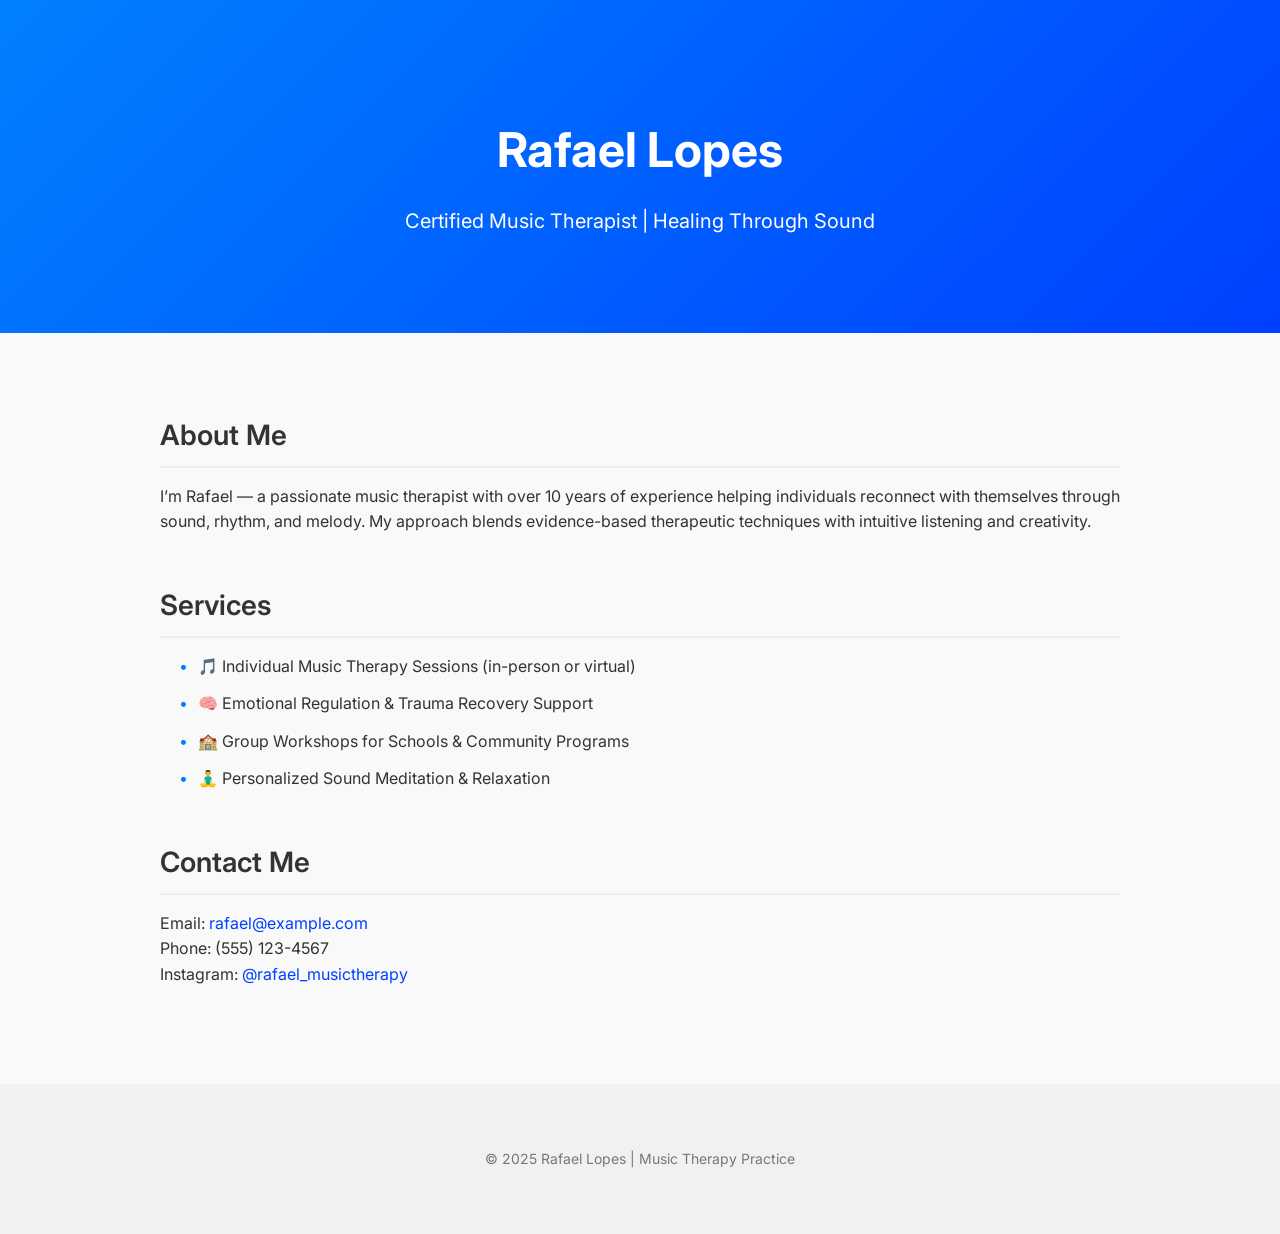
==== commit 2f362fd6: "Changes Changes" ====
--- a/index.html
+++ b/index.html
@@ -5,48 +5,48 @@
   <meta name="viewport" content="width=device-width, initial-scale=1.0" />
   <title>Rafael Lopes | Music Therapist</title>
   <link rel="stylesheet" href="style.css" />
-  <link href="https://fonts.googleapis.com/css2?family=Quicksand:wght@400;600&display=swap" rel="stylesheet">
+  <link href="https://fonts.googleapis.com/css2?family=Inter:wght@400;600;700&display=swap" rel="stylesheet" />
 </head>
 <body>
   <header class="hero">
-    <div class="hero-content">
+    <div class="container">
       <h1>Rafael Lopes</h1>
-      <p>Certified Music Therapist | Healing Through Sound</p>
-      <a href="#contact" class="cta">Book a Session</a>
+      <p class="tagline">Certified Music Therapist | Healing Through Sound</p>
     </div>
   </header>
 
-  <section class="about">
-    <div class="container">
+  <main class="container">
+    <section class="about">
       <h2>About Me</h2>
-      <p>I'm a certified music therapist with over 10 years of experience helping individuals reconnect with themselves through rhythm, melody, and therapeutic sound techniques. I use evidence-based methods blended with creativity and intuition to support healing.</p>
-    </div>
-  </section>
+      <p>
+        I’m Rafael — a passionate music therapist with over 10 years of experience helping individuals reconnect
+        with themselves through sound, rhythm, and melody. My approach blends evidence-based therapeutic techniques
+        with intuitive listening and creativity.
+      </p>
+    </section>
 
-  <section class="services">
-    <div class="container">
+    <section class="services">
       <h2>Services</h2>
       <ul>
-        <li>🎵 Individual Music Therapy (In-Person or Virtual)</li>
-        <li>🧠 Emotional Regulation & Trauma Recovery</li>
-        <li>🎤 Group Workshops & Creative Sound Circles</li>
-        <li>🎧 Guided Sound Meditation & Relaxation</li>
+        <li>🎵 Individual Music Therapy Sessions (in-person or virtual)</li>
+        <li>🧠 Emotional Regulation & Trauma Recovery Support</li>
+        <li>🏫 Group Workshops for Schools & Community Programs</li>
+        <li>🧘‍♂️ Personalized Sound Meditation & Relaxation</li>
       </ul>
-    </div>
-  </section>
+    </section>
 
-  <section class="contact" id="contact">
-    <div class="container">
+    <section class="contact">
       <h2>Contact Me</h2>
-      <p>Ready to take the next step? Reach out for a free consultation.</p>
       <p>Email: <a href="mailto:rafael@example.com">rafael@example.com</a></p>
       <p>Phone: (555) 123-4567</p>
       <p>Instagram: <a href="https://instagram.com/rafael_musictherapy" target="_blank">@rafael_musictherapy</a></p>
+    </section>
+  </main>
+
+  <footer class="footer">
+    <div class="container">
+      <p>© 2025 Rafael Lopes | Music Therapy Practice</p>
     </div>
-  </section>
-
-  <footer>
-    <p>&copy; 2025 Rafael Lopes | Music Therapy Practice</p>
   </footer>
 </body>
-</html>
+</html>
--- a/style.css
+++ b/style.css
@@ -1,101 +1,89 @@
-/* style.css */
-
-/* Reset and base styles */
 * {
   margin: 0;
   padding: 0;
   box-sizing: border-box;
 }
 
-body {
-  font-family: 'Nunito Sans', sans-serif;
-  line-height: 1.6;
+html {
+  font-family: 'Inter', sans-serif;
   background-color: #f9f9f9;
   color: #333;
-  padding: 0 1rem;
+  line-height: 1.6;
 }
 
-header {
-  background: linear-gradient(to right, #0099cc, #66ccff);
-  color: white;
-  text-align: center;
-  padding: 3rem 1rem 2rem;
-  border-bottom: 5px solid #0077aa;
+body {
+  font-size: 16px;
 }
 
-header h1 {
-  font-size: 2.8rem;
-  margin-bottom: 0.5rem;
+.container {
+  width: 90%;
+  max-width: 960px;
+  margin: 0 auto;
+  padding: 2rem 0;
 }
 
-header p {
-  font-size: 1.2rem;
-  max-width: 600px;
-  margin: 0 auto;
+.hero {
+  background: linear-gradient(135deg, #0080ff, #0040ff);
+  color: white;
+  padding: 5rem 0 4rem;
+  text-align: center;
 }
 
-main {
-  max-width: 900px;
-  margin: 2rem auto;
-  padding: 2rem;
-  background-color: white;
-  border-radius: 8px;
-  box-shadow: 0 0 10px rgba(0,0,0,0.08);
+.hero h1 {
+  font-size: 3rem;
+  font-weight: 700;
+}
+
+.tagline {
+  font-size: 1.25rem;
+  margin-top: 1rem;
+  font-weight: 400;
 }
 
 section {
-  margin-bottom: 2.5rem;
+  margin-top: 3rem;
 }
 
-section h2 {
-  font-size: 1.8rem;
-  color: #005577;
+h2 {
+  font-size: 1.75rem;
   margin-bottom: 1rem;
-  border-bottom: 2px solid #00b0d8;
-  display: inline-block;
-  padding-bottom: 0.3rem;
+  font-weight: 600;
+  border-bottom: 2px solid #eee;
+  padding-bottom: 0.5rem;
 }
 
 ul {
-  list-style-type: none;
-  padding-left: 1rem;
+  list-style: none;
+  padding-left: 1.2rem;
 }
 
 ul li {
-  margin: 0.8rem 0;
-  font-size: 1.1rem;
+  margin-bottom: 0.75rem;
+  position: relative;
+  padding-left: 1.2rem;
 }
 
 ul li::before {
-  content: '\2022';
-  color: #0099cc;
-  font-weight: bold;
-  display: inline-block;
-  width: 1em;
-  margin-left: -1em;
+  content: '•';
+  color: #0080ff;
+  position: absolute;
+  left: 0;
 }
 
-.about p, .contact p {
-  font-size: 1rem;
-  margin-top: 0.5rem;
+a {
+  color: #0040ff;
+  text-decoration: none;
 }
 
-footer {
-  background-color: #efefef;
-  padding: 1rem;
-  text-align: center;
-  font-size: 0.9rem;
-  color: #555;
-  margin-top: 3rem;
-  border-top: 1px solid #ccc;
+a:hover {
+  text-decoration: underline;
 }
 
-@media (max-width: 600px) {
-  header h1 {
-    font-size: 2rem;
-  }
-
-  main {
-    padding: 1rem;
-  }
-}
+.footer {
+  background-color: #f1f1f1;
+  text-align: center;
+  font-size: 0.875rem;
+  padding: 2rem 0;
+  margin-top: 4rem;
+  color: #777;
+}
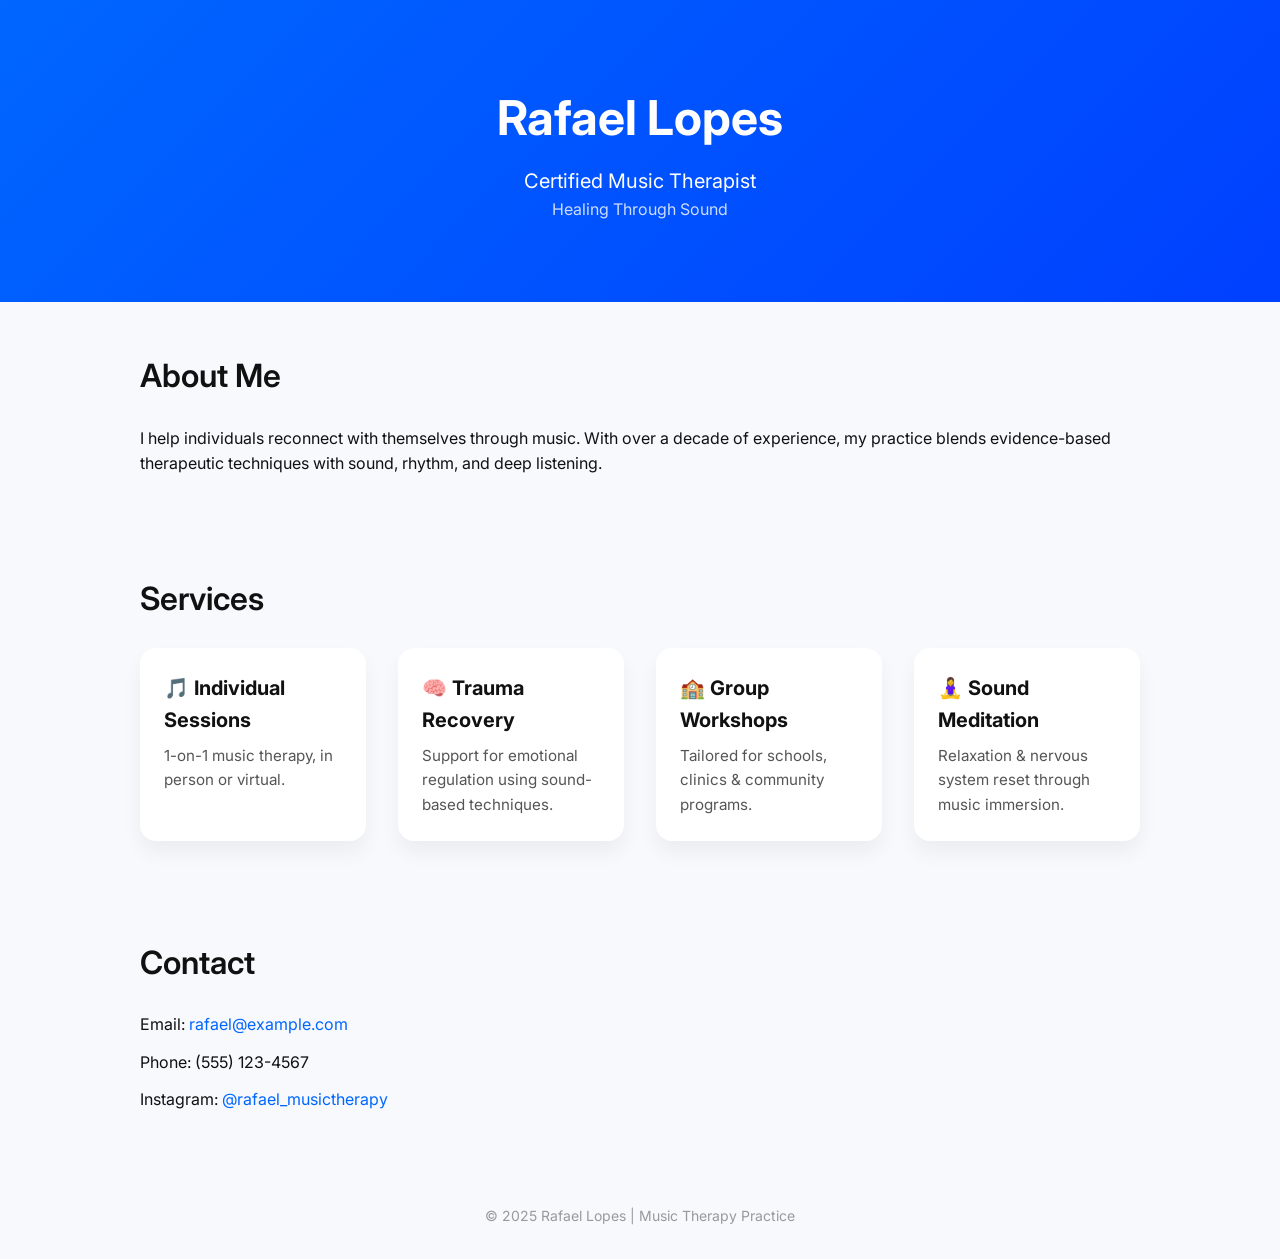
==== commit e86e75e0: "Change Change" ====
--- a/index.html
+++ b/index.html
@@ -9,44 +9,53 @@
 </head>
 <body>
   <header class="hero">
-    <div class="container">
+    <div class="hero-content">
       <h1>Rafael Lopes</h1>
-      <p class="tagline">Certified Music Therapist | Healing Through Sound</p>
+      <p>Certified Music Therapist</p>
+      <span>Healing Through Sound</span>
     </div>
   </header>
 
-  <main class="container">
-    <section class="about">
+  <main>
+    <section class="about container">
       <h2>About Me</h2>
       <p>
-        I’m Rafael — a passionate music therapist with over 10 years of experience helping individuals reconnect
-        with themselves through sound, rhythm, and melody. My approach blends evidence-based therapeutic techniques
-        with intuitive listening and creativity.
+        I help individuals reconnect with themselves through music. With over a decade of experience, my practice blends evidence-based therapeutic techniques with sound, rhythm, and deep listening.
       </p>
     </section>
 
-    <section class="services">
+    <section class="services container">
       <h2>Services</h2>
-      <ul>
-        <li>🎵 Individual Music Therapy Sessions (in-person or virtual)</li>
-        <li>🧠 Emotional Regulation & Trauma Recovery Support</li>
-        <li>🏫 Group Workshops for Schools & Community Programs</li>
-        <li>🧘‍♂️ Personalized Sound Meditation & Relaxation</li>
-      </ul>
+      <div class="card-grid">
+        <div class="card">
+          <h3>🎵 Individual Sessions</h3>
+          <p>1-on-1 music therapy, in person or virtual.</p>
+        </div>
+        <div class="card">
+          <h3>🧠 Trauma Recovery</h3>
+          <p>Support for emotional regulation using sound-based techniques.</p>
+        </div>
+        <div class="card">
+          <h3>🏫 Group Workshops</h3>
+          <p>Tailored for schools, clinics & community programs.</p>
+        </div>
+        <div class="card">
+          <h3>🧘‍♀️ Sound Meditation</h3>
+          <p>Relaxation & nervous system reset through music immersion.</p>
+        </div>
+      </div>
     </section>
 
-    <section class="contact">
-      <h2>Contact Me</h2>
+    <section class="contact container">
+      <h2>Contact</h2>
       <p>Email: <a href="mailto:rafael@example.com">rafael@example.com</a></p>
       <p>Phone: (555) 123-4567</p>
-      <p>Instagram: <a href="https://instagram.com/rafael_musictherapy" target="_blank">@rafael_musictherapy</a></p>
+      <p>Instagram: <a href="https://instagram.com/rafael_musictherapy">@rafael_musictherapy</a></p>
     </section>
   </main>
 
   <footer class="footer">
-    <div class="container">
-      <p>© 2025 Rafael Lopes | Music Therapy Practice</p>
-    </div>
+    <p>© 2025 Rafael Lopes | Music Therapy Practice</p>
   </footer>
 </body>
 </html>
--- a/style.css
+++ b/style.css
@@ -1,31 +1,37 @@
+:root {
+  --accent: #0066ff;
+  --bg-light: #f7f9fc;
+  --text-dark: #111;
+  --text-muted: #555;
+  --font: 'Inter', sans-serif;
+}
+
 * {
   margin: 0;
   padding: 0;
   box-sizing: border-box;
 }
 
-html {
-  font-family: 'Inter', sans-serif;
-  background-color: #f9f9f9;
-  color: #333;
+body {
+  font-family: var(--font);
+  color: var(--text-dark);
+  background-color: var(--bg-light);
   line-height: 1.6;
 }
 
-body {
-  font-size: 16px;
+a {
+  color: var(--accent);
+  text-decoration: none;
 }
 
-.container {
-  width: 90%;
-  max-width: 960px;
-  margin: 0 auto;
-  padding: 2rem 0;
+a:hover {
+  text-decoration: underline;
 }
 
 .hero {
-  background: linear-gradient(135deg, #0080ff, #0040ff);
+  background: linear-gradient(135deg, #0066ff, #0040ff);
   color: white;
-  padding: 5rem 0 4rem;
+  padding: 5rem 2rem;
   text-align: center;
 }
 
@@ -34,56 +40,65 @@
   font-weight: 700;
 }
 
-.tagline {
+.hero p {
   font-size: 1.25rem;
-  margin-top: 1rem;
-  font-weight: 400;
+  margin-top: 0.5rem;
 }
 
-section {
-  margin-top: 3rem;
+.hero span {
+  font-size: 1rem;
+  opacity: 0.8;
+}
+
+.container {
+  width: 90%;
+  max-width: 1000px;
+  margin: 0 auto;
+  padding: 3rem 0;
 }
 
 h2 {
-  font-size: 1.75rem;
-  margin-bottom: 1rem;
+  font-size: 2rem;
+  margin-bottom: 1.5rem;
   font-weight: 600;
-  border-bottom: 2px solid #eee;
-  padding-bottom: 0.5rem;
+  color: var(--text-dark);
 }
 
-ul {
-  list-style: none;
-  padding-left: 1.2rem;
+.card-grid {
+  display: grid;
+  gap: 2rem;
+  grid-template-columns: repeat(auto-fit, minmax(220px, 1fr));
 }
 
-ul li {
-  margin-bottom: 0.75rem;
-  position: relative;
-  padding-left: 1.2rem;
+.card {
+  background: white;
+  padding: 1.5rem;
+  border-radius: 1rem;
+  box-shadow: 0 12px 20px rgba(0, 0, 0, 0.05);
+  transition: transform 0.2s ease;
 }
 
-ul li::before {
-  content: '•';
-  color: #0080ff;
-  position: absolute;
-  left: 0;
+.card:hover {
+  transform: translateY(-5px);
 }
 
-a {
-  color: #0040ff;
-  text-decoration: none;
+.card h3 {
+  font-size: 1.25rem;
+  margin-bottom: 0.5rem;
 }
 
-a:hover {
-  text-decoration: underline;
+.card p {
+  color: var(--text-muted);
+  font-size: 0.95rem;
+}
+
+.contact p {
+  margin-bottom: 0.75rem;
 }
 
 .footer {
-  background-color: #f1f1f1;
   text-align: center;
   font-size: 0.875rem;
-  padding: 2rem 0;
-  margin-top: 4rem;
-  color: #777;
+  color: #999;
+  padding: 2rem 1rem;
 }
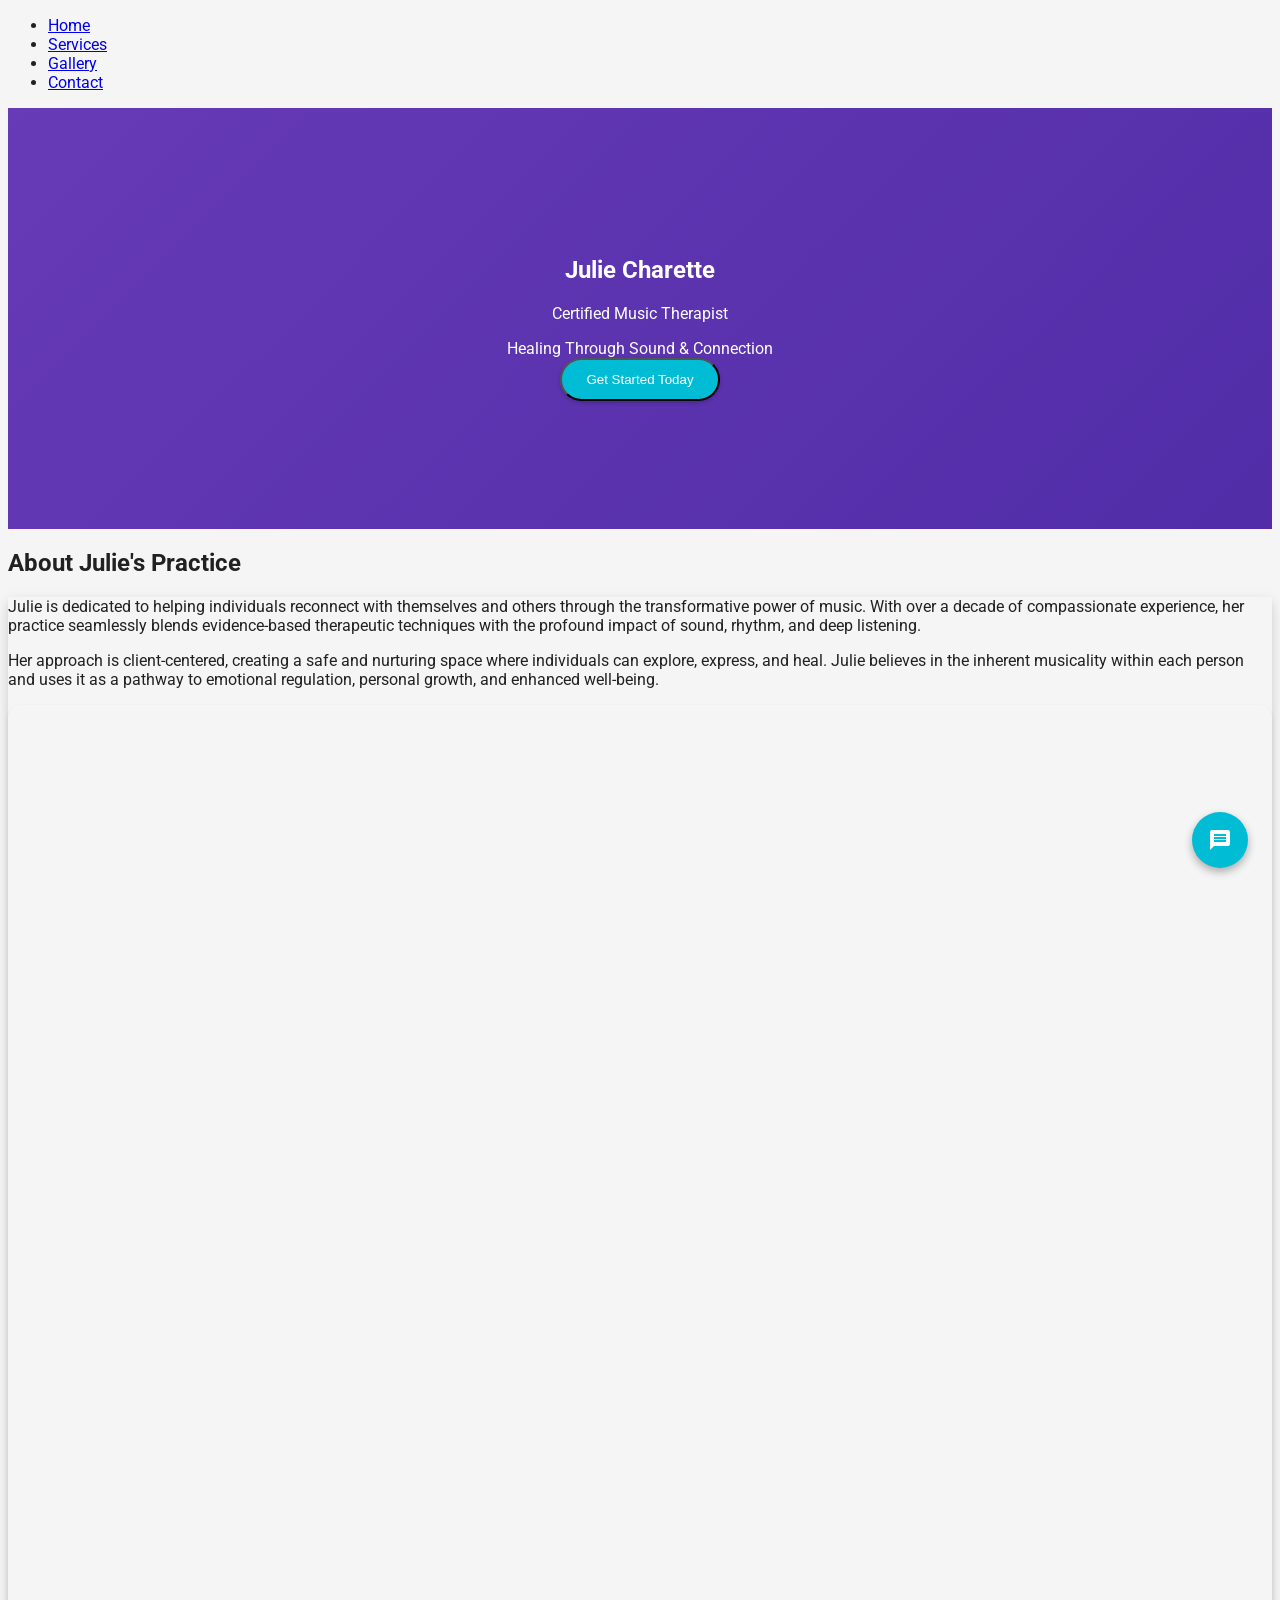
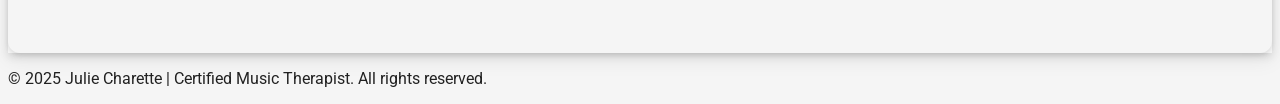
==== commit 543633cf: "Gemini Gemini" ====
--- a/index.html
+++ b/index.html
@@ -1,61 +1,409 @@
 <!DOCTYPE html>
 <html lang="en">
 <head>
-  <meta charset="UTF-8" />
-  <meta name="viewport" content="width=device-width, initial-scale=1.0" />
-  <title>Rafael Lopes | Music Therapist</title>
-  <link rel="stylesheet" href="style.css" />
-  <link href="https://fonts.googleapis.com/css2?family=Inter:wght@400;600;700&display=swap" rel="stylesheet" />
+    <meta charset="UTF-8">
+    <meta name="viewport" content="width=device-width, initial-scale=1.0">
+    <title>Julie Charette | Music Therapist - Material Design Concept</title>
+    <script src="https://cdn.tailwindcss.com"></script>
+    <link href="https://fonts.googleapis.com/css2?family=Roboto:wght@300;400;500;700&family=Material+Icons&display=swap" rel="stylesheet">
+    <link href="https://fonts.googleapis.com/icon?family=Material+Icons" rel="stylesheet">
+    <!-- Chosen Palette: Material Design Inspired (Deep Purple, Teal Accent) -->
+    <!-- Application Structure Plan: A single-page application simulating multiple pages. The structure includes a Home section (Hero, About with integrated video), a Services Overview, detailed Service Pages (dynamically loaded), a new Visuals Gallery (now with video examples), and a dedicated Contact page. Navigation is managed via JavaScript, which hides/shows content blocks based on user clicks on navigation links or service cards. A persistent navigation bar and a floating action button ensure continuous access to key site areas. This structure was chosen to provide a richer, more explorable user experience while adhering to the single-HTML file constraint. -->
+    <!-- Visualization & Content Choices:
+        - Hero Section: Goal: Inform & Engage. Viz/Method: Large typography on a solid gradient background. Interaction: None beyond visual impact. Justification: Creates a strong first impression with a clean, stable visual. Library/Method: Tailwind CSS.
+        - About Me Section: Goal: Inform. Viz/Method: Text block alongside an integrated looping background video. Interaction: None beyond ambient visual. Justification: Provides essential background information with calming, subtle motion. Library/Method: HTML <video> tag, Tailwind CSS.
+        - Services Overview: Goal: Showcase & Navigate. Viz/Method: Card grid. Interaction: Click on card to navigate to detail page. Justification: Visually highlights services and acts as entry points to more detailed content. Library/Method: Tailwind CSS, Vanilla JS.
+        - Service Detail Pages: Goal: Inform in-depth. Viz/Method: Dynamic content sections with text, icons. Interaction: "Back to Services" button. Justification: Provides comprehensive information for each service. Library/Method: Vanilla JS to populate and display.
+        - Visuals Gallery: Goal: Engage & Inspire. Viz/Method: Grid of placeholder images and conceptual video embeds. Interaction: Videos are playable. Justification: Showcases visual aspects of the practice or related calming imagery, now with motion. Library/Method: HTML <video> tag, placeholder images.
+        - Contact Page: Goal: Facilitate Contact. Viz/Method: Dedicated section with contact links. Interaction: Clickable links. Justification: Centralizes contact information on its own accessible page. Library/Method: HTML.
+        - Floating Action Button (FAB): Goal: Facilitate Primary Action. Viz/Method: Fixed, circular button. Interaction: Click to scroll to contact page. Justification: Prominently displays a key call to action. Library/Method: Tailwind CSS, Vanilla JS.
+        - Top Navigation: Goal: Global Navigation. Viz/Method: Sticky bar with text links. Interaction: Click to switch main pages. Justification: Provides consistent navigation across the site. Library/Method: Tailwind CSS, Vanilla JS.
+    -->
+    <!-- CONFIRMATION: NO SVG graphics used. NO Mermaid JS used. -->
+    <style>
+        body {
+            font-family: 'Roboto', sans-serif;
+            background-color: #F5F5F5; /* Light Grey for Material feel */
+            color: #212121;
+        }
+        .material-shadow {
+            box-shadow: 0 4px 8px rgba(0,0,0,0.1), 0 6px 20px rgba(0,0,0,0.08);
+        }
+        .hero-material {
+            background: linear-gradient(135deg, #673AB7, #512DA8); /* Deep Purple */
+            color: white;
+            padding: 8rem 2rem;
+            text-align: center;
+            position: relative;
+            overflow: hidden;
+            /* Removed video background related CSS from here */
+        }
+        /* No hero-video-background class needed here anymore */
+
+        .btn-material {
+            background-color: #00BCD4; /* Teal Accent */
+            color: white;
+            padding: 0.75rem 1.5rem;
+            border-radius: 9999px; /* Fully rounded */
+            font-weight: 500;
+            transition: background-color 0.3s ease, transform 0.2s ease;
+            box-shadow: 0 2px 4px rgba(0,0,0,0.2);
+        }
+        .btn-material:hover {
+            background-color: #0097A7;
+            transform: translateY(-2px);
+            box-shadow: 0 4px 8px rgba(0,0,0,0.3);
+        }
+        .card-material {
+            background: white;
+            padding: 2rem;
+            border-radius: 1rem;
+            transition: transform 0.2s ease, box-shadow 0.2s ease;
+            cursor: pointer;
+            box-shadow: 0 2px 4px rgba(0,0,0,0.1);
+        }
+        .card-material:hover {
+            transform: translateY(-5px);
+            box-shadow: 0 8px 16px rgba(0,0,0,0.15);
+        }
+        .fab {
+            position: fixed;
+            bottom: 2rem;
+            right: 2rem;
+            background-color: #00BCD4; /* Teal Accent */
+            color: white;
+            border-radius: 50%;
+            width: 56px;
+            height: 56px;
+            display: flex;
+            align-items: center;
+            justify-content: center;
+            font-size: 2rem;
+            box-shadow: 0 4px 8px rgba(0,0,0,0.3);
+            transition: background-color 0.3s ease, transform 0.2s ease;
+            cursor: pointer;
+            z-index: 1000;
+        }
+        .fab:hover {
+            background-color: #0097A7;
+            transform: scale(1.05);
+        }
+        @keyframes fadeIn {
+            from { opacity: 0; }
+            to { opacity: 1; }
+        }
+        .fade-in {
+            animation: fadeIn 0.8s ease-out forwards;
+        }
+        .hidden-page {
+            display: none;
+        }
+        .gallery-item {
+            border-radius: 0.75rem;
+            overflow: hidden;
+            box-shadow: 0 2px 4px rgba(0,0,0,0.1);
+            transition: transform 0.2s ease, box-shadow 0.2s ease;
+        }
+        .gallery-item:hover {
+            transform: scale(1.02);
+            box-shadow: 0 8px 16px rgba(0,0,0,0.15);
+        }
+        .gallery-item img, .gallery-item video {
+            width: 100%;
+            height: 200px; /* Fixed height for consistency */
+            object-fit: cover; /* Cover the area, crop if needed */
+            display: block;
+        }
+        .about-video-container {
+            width: 100%;
+            padding-bottom: 75%; /* 4:3 aspect ratio (300/400) */
+            position: relative;
+            border-radius: 0.75rem; /* Rounded corners for the container */
+            overflow: hidden;
+            box-shadow: 0 2px 4px rgba(0,0,0,0.1); /* Subtle shadow like image */
+        }
+        .about-video-container video {
+            position: absolute;
+            top: 0;
+            left: 0;
+            width: 100%;
+            height: 100%;
+            object-fit: cover;
+        }
+    </style>
 </head>
-<body>
-  <header class="hero">
-    <div class="hero-content">
-      <h1>Rafael Lopes</h1>
-      <p>Certified Music Therapist</p>
-      <span>Healing Through Sound</span>
+<body class="antialiased">
+
+    <nav class="sticky top-0 z-50 py-3 bg-white/80 backdrop-blur-md shadow-md">
+        <ul class="flex justify-center space-x-4 sm:space-x-8 text-lg font-medium text-gray-700">
+            <li><a href="#home-page" class="nav-link block px-3 py-2 rounded-lg hover:bg-gray-200 transition-colors">Home</a></li>
+            <li><a href="#services-overview" class="nav-link block px-3 py-2 rounded-lg hover:bg-gray-200 transition-colors">Services</a></li>
+            <li><a href="#visuals-gallery" class="nav-link block px-3 py-2 rounded-lg hover:bg-gray-200 transition-colors">Gallery</a></li>
+            <li><a href="#contact-page" class="nav-link block px-3 py-2 rounded-lg hover:bg-gray-200 transition-colors">Contact</a></li>
+        </ul>
+    </nav>
+
+    <main class="container mx-auto px-4 sm:px-6 lg:px-8 py-16">
+
+        <!-- Home Page Section -->
+        <section id="home-page" class="fade-in page">
+            <header class="hero-material">
+                <!-- Removed video tag from here -->
+                <div class="max-w-4xl mx-auto px-4 relative z-10">
+                    <h1 class="text-5xl md:text-6xl font-bold mb-4">Julie Charette</h1>
+                    <p class="text-2xl md:text-3xl font-light mb-6">Certified Music Therapist</p>
+                    <span class="text-xl opacity-80 font-medium">Healing Through Sound & Connection</span>
+                    <div class="mt-10">
+                        <button onclick="showPage('contact-page')" class="btn-material">Get Started Today</button>
+                    </div>
+                </div>
+            </header>
+
+            <section id="about" class="mb-20 mt-16">
+                <h2 class="text-4xl font-bold text-center mb-12 text-gray-800">About Julie's Practice</h2>
+                <div class="bg-white p-8 md:p-12 rounded-xl material-shadow max-w-4xl mx-auto text-gray-700 leading-relaxed text-lg grid md:grid-cols-2 gap-8 items-center">
+                    <div>
+                        <p class="mb-4">
+                            Julie is dedicated to helping individuals reconnect with themselves and others through the transformative power of music. With over a decade of compassionate experience, her practice seamlessly blends evidence-based therapeutic techniques with the profound impact of sound, rhythm, and deep listening.
+                        </p>
+                        <p>
+                            Her approach is client-centered, creating a safe and nurturing space where individuals can explore, express, and heal. Julie believes in the inherent musicality within each person and uses it as a pathway to emotional regulation, personal growth, and enhanced well-being.
+                        </p>
+                    </div>
+                    <div class="hidden md:block">
+                        <div class="about-video-container">
+                            <video autoplay loop muted playsinline class="w-full h-full">
+                                <source src="https://drive.google.com/uc?export=download&id=1eDI-grhdxI8durJgIw809xX8vJxNUCTh" type="video/mp4">
+                                Your browser does not support the video tag.
+                            </video>
+                        </div>
+                    </div>
+                </div>
+            </section>
+        </section>
+
+        <!-- Services Overview Page Section -->
+        <section id="services-overview" class="hidden-page page">
+            <h2 class="text-4xl font-bold text-center mb-12 text-gray-800">Our Services</h2>
+            <div class="grid md:grid-cols-2 lg:grid-cols-4 gap-8 max-w-6xl mx-auto">
+                <div class="card-material" onclick="showServiceDetail('individual')">
+                    <span class="material-icons text-5xl mb-4 text-purple-700">person</span>
+                    <h3 class="text-2xl font-semibold mb-2">Individual Sessions</h3>
+                    <p class="text-gray-600">Personalized 1-on-1 music therapy, tailored to your unique needs.</p>
+                </div>
+                <div class="card-material" onclick="showServiceDetail('trauma')">
+                    <span class="material-icons text-5xl mb-4 text-purple-700">psychology</span>
+                    <h3 class="text-2xl font-semibold mb-2">Trauma-Informed Care</h3>
+                    <p class="text-gray-600">Specialized support for emotional regulation and healing using sound-based techniques.</p>
+                </div>
+                <div class="card-material" onclick="showServiceDetail('group')">
+                    <span class="material-icons text-5xl mb-4 text-purple-700">groups</span>
+                    <h3 class="text-2xl font-semibold mb-2">Group Workshops</h3>
+                    <p class="text-gray-600">Customized workshops for schools, clinics, community programs.</p>
+                </div>
+                <div class="card-material" onclick="showServiceDetail('meditation')">
+                    <span class="material-icons text-5xl mb-4 text-purple-700">self_improvement</span>
+                    <h3 class="text-2xl font-semibold mb-2">Sound Meditation</h3>
+                    <p class="text-gray-600">Deep relaxation and nervous system reset through immersive music experiences.</p>
+                </div>
+            </div>
+        </section>
+
+        <!-- Service Detail Page (dynamic content) -->
+        <section id="service-detail-page" class="hidden-page page">
+            <button onclick="showPage('services-overview')" class="btn-material flex items-center mb-8 px-4 py-2 text-base">
+                <span class="material-icons mr-2">arrow_back</span> Back to Services
+            </button>
+            <div class="bg-white p-8 md:p-12 rounded-xl material-shadow max-w-4xl mx-auto text-gray-700">
+                <span id="service-detail-icon" class="material-icons text-6xl mb-6 text-purple-700 block text-center"></span>
+                <h2 id="service-detail-title" class="text-4xl font-bold text-center mb-8 text-gray-800"></h2>
+                <div id="service-detail-content" class="leading-relaxed text-lg space-y-4">
+                    <!-- Dynamic content will be loaded here -->
+                </div>
+            </div>
+        </section>
+
+        <!-- Visuals Gallery Section -->
+        <section id="visuals-gallery" class="hidden-page page">
+            <h2 class="text-4xl font-bold text-center mb-12 text-gray-800">Our Visuals & Inspiration</h2>
+            <p class="text-lg text-gray-600 text-center max-w-3xl mx-auto mb-12">
+                A selection of calming and inspiring visuals that reflect the essence of music therapy and our practice. This includes conceptual VEO3-generated clips.
+            </p>
+            <div class="grid grid-cols-1 sm:grid-cols-2 md:grid-cols-3 gap-8 max-w-6xl mx-auto">
+                <div class="gallery-item">
+                    <video controls loop playsinline class="w-full h-auto">
+                        <!-- VEO3 "Ripples of Resonance" video -->
+                        <source src="https://drive.google.com/uc?export=download&id=1kolcGFlQ1K33rXut_A8_bGCEkYMgQPzT" type="video/mp4">
+                        Your browser does not support the video tag.
+                    </video>
+                </div>
+                <div class="gallery-item">
+                    <img src="https://placehold.co/600x400/81C784/FFFFFF?text=Mindful+Moments" alt="Person meditating with headphones">
+                </div>
+                <div class="gallery-item">
+                    <video controls loop playsinline class="w-full h-auto">
+                        <!-- VEO3 "Abstract Musical Bloom" video -->
+                        <source src="https://drive.google.com/uc?export=download&id=1hbOh9zWH3_ytaTgtD5talQz95A1aidC4" type="video/mp4">
+                        Your browser does not support the video tag.
+                    </video>
+                </div>
+                <div class="gallery-item">
+                    <img src="https://placehold.co/600x400/FFB300/FFFFFF?text=Therapeutic+Tools" alt="Assortment of music therapy instruments">
+                </div>
+                <div class="gallery-item">
+                    <video controls loop playsinline class="w-full h-auto">
+                        <!-- VEO3 "Calm Instrument Glow" video -->
+                        <source src="https://drive.google.com/uc?export=download&id=18c01JnacOxcXmJ3ycRSBNp7FrcJPaMY6" type="video/mp4">
+                        Your browser does not support the video tag.
+                    </video>
+                </div>
+                <div class="gallery-item">
+                    <img src="https://placehold.co/600x400/7E57C2/FFFFFF?text=Peaceful+Environment" alt="Calm, inviting therapy room">
+                </div>
+            </div>
+        </section>
+
+        <!-- Contact Page Section -->
+        <section id="contact-page" class="hidden-page page">
+            <h2 class="text-4xl font-bold text-center mb-12 text-gray-800">Connect With Julie</h2>
+            <div class="bg-white p-8 md:p-12 rounded-xl material-shadow max-w-2xl mx-auto text-gray-700 space-y-6">
+                <p class="text-lg">Ready to explore how music therapy can support your journey? Reach out today to schedule a consultation or learn more about Julie's services.</p>
+                <p class="flex items-center text-lg">
+                    <span class="material-icons text-teal-600 mr-3">email</span>
+                    Email: <a href="mailto:julie@example.com" class="text-blue-600 hover:underline ml-2">julie@example.com</a>
+                </p>
+                <p class="flex items-center text-lg">
+                    <span class="material-icons text-teal-600 mr-3">phone</span>
+                    Phone: <a href="tel:+15551234567" class="text-blue-600 hover:underline ml-2">(555) 123-4567</a>
+                </p>
+                <p class="flex items-center text-lg">
+                    <span class="material-icons text-teal-600 mr-3">alternate_email</span>
+                    Instagram: <a href="https://instagram.com/julie_musictherapy" target="_blank" class="text-blue-600 hover:underline ml-2">@julie_musictherapy</a>
+                </p>
+            </div>
+        </section>
+
+    </main>
+
+    <footer class="text-center text-gray-600 text-sm py-8 mt-20">
+        <p>&copy; 2025 Julie Charette | Certified Music Therapist. All rights reserved.</p>
+    </footer>
+
+    <div class="fab" onclick="showPage('contact-page')">
+        <span class="material-icons">message</span>
     </div>
-  </header>
-
-  <main>
-    <section class="about container">
-      <h2>About Me</h2>
-      <p>
-        I help individuals reconnect with themselves through music. With over a decade of experience, my practice blends evidence-based therapeutic techniques with sound, rhythm, and deep listening.
-      </p>
-    </section>
-
-    <section class="services container">
-      <h2>Services</h2>
-      <div class="card-grid">
-        <div class="card">
-          <h3>🎵 Individual Sessions</h3>
-          <p>1-on-1 music therapy, in person or virtual.</p>
-        </div>
-        <div class="card">
-          <h3>🧠 Trauma Recovery</h3>
-          <p>Support for emotional regulation using sound-based techniques.</p>
-        </div>
-        <div class="card">
-          <h3>🏫 Group Workshops</h3>
-          <p>Tailored for schools, clinics & community programs.</p>
-        </div>
-        <div class="card">
-          <h3>🧘‍♀️ Sound Meditation</h3>
-          <p>Relaxation & nervous system reset through music immersion.</p>
-        </div>
-      </div>
-    </section>
-
-    <section class="contact container">
-      <h2>Contact</h2>
-      <p>Email: <a href="mailto:rafael@example.com">rafael@example.com</a></p>
-      <p>Phone: (555) 123-4567</p>
-      <p>Instagram: <a href="https://instagram.com/rafael_musictherapy">@rafael_musictherapy</a></p>
-    </section>
-  </main>
-
-  <footer class="footer">
-    <p>© 2025 Rafael Lopes | Music Therapy Practice</p>
-  </footer>
+
+    <script>
+        const pageData = {
+            individual: {
+                icon: 'person',
+                title: 'Individual Sessions',
+                content: `
+                    <p>Our one-on-one music therapy sessions are custom-tailored to your personal goals and needs. Whether you're seeking emotional support, stress reduction, or personal growth, Julie will design a therapeutic experience that resonates with you. Sessions are available both in-person for local clients and virtually for convenience.</p>
+                    <p>Through active music-making, guided listening, lyrical analysis, and creative expression, individual sessions provide a safe and confidential space for self-discovery and healing. No musical experience is required to benefit from these sessions.</p>
+                    <h3 class="text-2xl font-semibold mt-6 mb-3 text-gray-800">What to Expect:</h3>
+                    <ul class="list-disc list-inside space-y-2 text-gray-600">
+                        <li>Personalized assessment and goal setting.</li>
+                        <li>Engaging musical interventions (e.g., improvisation, songwriting, receptive music).</li>
+                        <li>Supportive and non-judgmental environment.</li>
+                        <li>Flexible scheduling to fit your lifestyle.</li>
+                    </ul>
+                `
+            },
+            trauma: {
+                icon: 'psychology',
+                title: 'Trauma-Informed Care',
+                content: `
+                    <p>Music therapy offers a unique and powerful pathway for processing and healing from trauma. Julie's trauma-informed approach utilizes sound and rhythm to help regulate the nervous system, facilitate emotional release, and build coping strategies in a gentle and non-verbal way.</p>
+                    <p>Working at your pace, these sessions create a sense of safety and predictability. Music can provide a container for difficult emotions, help integrate fragmented memories, and promote resilience. Emphasis is placed on creating a space where clients feel empowered and in control of their therapeutic journey.</p>
+                    <h3 class="text-2xl font-semibold mt-6 mb-3 text-gray-800">Benefits Include:</h3>
+                    <ul class="list-disc list-inside space-y-2 text-gray-600">
+                        <li>Improved emotional regulation and distress tolerance.</li>
+                        <li>Reduced anxiety and hypervigilance.</li>
+                        <li>Enhanced self-awareness and self-compassion.</li>
+                        <li>Development of healthy coping mechanisms.</li>
+                    </ul>
+                `
+            },
+            group: {
+                icon: 'groups',
+                title: 'Group Workshops',
+                content: `
+                    <p>Group music therapy workshops offer a collaborative and supportive environment for shared healing and growth. These workshops are designed for various settings, including schools, clinics, community centers, and corporate wellness programs.</p>
+                    <p>Participants engage in collective musical experiences that foster connection, communication, and mutual support. Groups can be tailored to address specific themes such as stress management, team building, social skills development, or grief processing. Music provides a common language that transcends verbal barriers.</p>
+                    <h3 class="text-2xl font-semibold mt-6 mb-3 text-gray-800">Ideal For:</h3>
+                    <ul class="list-disc list-inside space-y-2 text-gray-600">
+                        <li>Schools looking for creative social-emotional learning programs.</li>
+                        <li>Healthcare facilities seeking complementary therapeutic interventions.</li>
+                        <li>Community organizations building stronger connections among members.</li>
+                        <li>Corporate teams aiming to enhance cohesion and reduce workplace stress.</li>
+                    </ul>
+                `
+            },
+            meditation: {
+                icon: 'self_improvement',
+                title: 'Sound Meditation',
+                content: `
+                    <p>Immerse yourself in the restorative power of sound meditation. These sessions provide a profound opportunity for relaxation, nervous system reset, and deep inner peace. Julie guides participants through resonant soundscapes created with various instruments, fostering a meditative state without requiring prior experience.</p>
+                    <p>Sound meditations can reduce physical tension, quiet the mind, and promote a sense of well-being. They are perfect for those seeking a unique way to destress, enhance mindfulness, or simply experience the therapeutic benefits of sound immersion.</p>
+                    <h3 class="text-2xl font-semibold mt-6 mb-3 text-gray-800">Experience the Benefits:</h3>
+                    <ul class="list-disc list-inside space-y-2 text-gray-600">
+                        <li>Profound relaxation and stress reduction.</li>
+                        <li>Improved sleep quality.</li>
+                        <li>Enhanced mental clarity and focus.</li>
+                        <li>Support for emotional balance and well-being.</li>
+                    </ul>
+                `
+            }
+        };
+
+        const pages = document.querySelectorAll('.page');
+        const navLinks = document.querySelectorAll('.nav-link');
+        const serviceDetailIcon = document.getElementById('service-detail-icon');
+        const serviceDetailTitle = document.getElementById('service-detail-title');
+        const serviceDetailContent = document.getElementById('service-detail-content');
+
+        function showPage(pageId) {
+            pages.forEach(page => {
+                page.classList.add('hidden-page');
+            });
+            const targetPage = document.getElementById(pageId);
+            if (targetPage) {
+                targetPage.classList.remove('hidden-page');
+                targetPage.classList.add('fade-in');
+            } else {
+                console.error(`Error: Page with ID '${pageId}' not found.`);
+            }
+
+            navLinks.forEach(link => {
+                link.classList.remove('bg-gray-800', 'text-white');
+                if (link.getAttribute('href') === '#' + pageId) {
+                    link.classList.add('bg-gray-800', 'text-white');
+                }
+            });
+
+            window.scrollTo({ top: 0, behavior: 'smooth' });
+        }
+
+        function showServiceDetail(serviceKey) {
+            const data = pageData[serviceKey];
+            if (data) {
+                serviceDetailIcon.textContent = data.icon;
+                serviceDetailTitle.textContent = data.title;
+                serviceDetailContent.innerHTML = data.content;
+                showPage('service-detail-page');
+            }
+        }
+
+        navLinks.forEach(link => {
+            link.addEventListener('click', function(e) {
+                e.preventDefault();
+                const targetPageId = this.getAttribute('href').substring(1);
+                showPage(targetPageId);
+            });
+        });
+
+        showPage('home-page');
+    </script>
 </body>
-</html>+</html>
